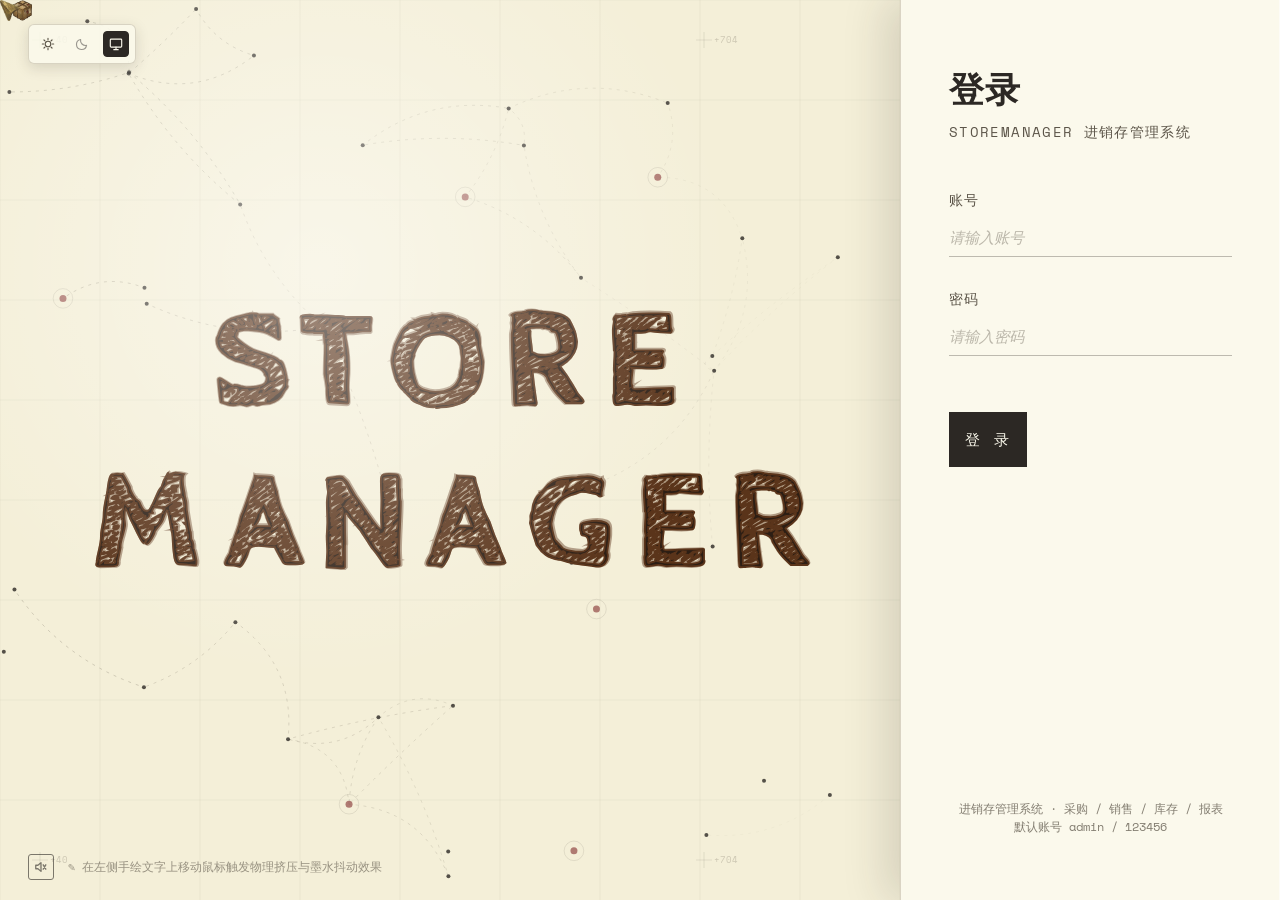
==== src/main/resources/static/login.html @ 8c5d0789 "回退登录页排版改动(方形布局), 保留暗色卡片分层 - 回退 88fd998 的方形画布布局: 恢复 canvas 全屏铺底 + 文字居中布局 - 保留暗色主题与字号调整(a4cfbc2/287ec6" ====
<!DOCTYPE html>
<html lang="zh-CN">
<head>
    <meta charset="UTF-8">
    <meta name="viewport" content="width=device-width, initial-scale=1.0">
    <title>登录 · 进销存管理系统</title>
    <!-- 字体已本地化(static/fonts/), 不依赖 Google Fonts 网络 -->
    <script>
        // 主题优先应用(防闪烁): localStorage > 跟随系统
        (function () {
            var pref = localStorage.getItem('storemanager_theme') || 'system';
            var resolved = pref === 'system'
                ? (window.matchMedia('(prefers-color-scheme: dark)').matches ? 'dark' : 'light')
                : pref;
            document.documentElement.dataset.theme = resolved;
            document.documentElement.dataset.themePref = pref;
        })();
    </script>

    <style>
        /* ===== 主题变量: 亮(默认) / 暗(黑白银系) ===== */
        :root {
            --paper-bg: #f4efd8;
            --paper-light: #fbf9ec;
            --ink-dark: #2c2824;
            --ink-deep-espresso: #2c1e14;
            --ink-light: #5c5549;
            --stamp-red: #8b3a3a;
            --accent-gold: #b87324;
            --border-amber: rgba(139, 126, 102, 0.3);
            --shadow-color: rgba(44, 40, 36, 0.15);
            --texture-vignette: rgba(139, 126, 102, 0.08);
            --texture-lines: rgba(0, 0, 0, 0.015);
            --ambient: rgba(255, 255, 255, 0.45);
            --card-inset: rgba(255, 255, 255, 0.6);
            --input-line: rgba(44, 40, 36, 0.3);
            --placeholder: rgba(92, 85, 73, 0.4);
            --btn-hover: #1a1714;
        }

        [data-theme="dark"] {
            --paper-bg: #0d0d0f;
            --paper-light: #212126;
            --ink-dark: #e9e7e2;
            --ink-deep-espresso: #f0ede6;
            --ink-light: #9a978f;
            --stamp-red: #c05f5f;
            --accent-gold: #c9a05e;
            --border-amber: rgba(233, 231, 226, 0.22);
            --shadow-color: rgba(0, 0, 0, 0.55);
            --texture-vignette: rgba(255, 255, 255, 0.03);
            --texture-lines: rgba(255, 255, 255, 0.018);
            --ambient: rgba(255, 255, 255, 0.06);
            --card-inset: rgba(255, 255, 255, 0.05);
            --input-line: rgba(233, 231, 226, 0.28);
            --placeholder: rgba(154, 151, 143, 0.5);
            --btn-hover: #d8d5cc;
        }
        @font-face { font-family: 'Architects Daughter'; font-style: normal; font-weight: 400; font-display: swap; src: url(fonts/architects-daughter-400.woff2) format('woff2'); }
        @font-face { font-family: 'Cabin Sketch'; font-style: normal; font-weight: 700; font-display: swap; src: url(fonts/cabin-sketch-700.woff2) format('woff2'); }
        @font-face { font-family: 'Playfair Display'; font-style: normal; font-weight: 400; font-display: swap; src: url(fonts/playfair-display-400.woff2) format('woff2'); }
        @font-face { font-family: 'Playfair Display'; font-style: normal; font-weight: 600; font-display: swap; src: url(fonts/playfair-display-600.woff2) format('woff2'); }
        @font-face { font-family: 'Playfair Display'; font-style: italic; font-weight: 400; font-display: swap; src: url(fonts/playfair-display-400i.woff2) format('woff2'); }
        @font-face { font-family: 'Space Mono'; font-style: normal; font-weight: 400; font-display: swap; src: url(fonts/space-mono-400.woff2) format('woff2'); }
        @font-face { font-family: 'Space Mono'; font-style: italic; font-weight: 400; font-display: swap; src: url(fonts/space-mono-400i.woff2) format('woff2'); }

        :root {
            --paper-bg: #f4efd8;
            --paper-light: #fbf9ec;
            --ink-dark: #2c2824;
            --ink-deep-espresso: #2c1e14;
            --ink-light: #5c5549;
            --stamp-red: #8b3a3a;
            --accent-gold: #b87324;
            --border-amber: rgba(139, 126, 102, 0.3);
            --shadow-color: rgba(44, 40, 36, 0.15);
        }

        * {
            margin: 0;
            padding: 0;
            box-sizing: border-box;
        }

        body, html {
            width: 100%;
            height: 100vh;
            overflow: hidden;
            background-color: var(--paper-bg);
            /* 纸张纹理与微弱渐变(主题变量驱动) */
            background-image:
                radial-gradient(circle at 50% 50%, transparent 20%, var(--texture-vignette) 100%),
                repeating-linear-gradient(45deg, transparent, transparent 2px, var(--texture-lines) 2px, var(--texture-lines) 4px);
            font-family: 'Playfair Display', serif;
            font-size: 16px;
            color: var(--ink-dark);
            /* 小字号衬线体更清晰 */
            -webkit-font-smoothing: antialiased;
            -moz-osx-font-smoothing: grayscale;
            text-rendering: optimizeLegibility;
            transition: background-color 0.3s ease, color 0.3s ease;
        }

        #desktop-container {
            position: relative;
            width: 100vw;
            height: 100vh;
            display: flex;
            align-items: center;
            justify-content: space-between;
            /* 左半画布区使用自定义光标(由 JS 挂载); 右半档案卡恢复系统光标 */
            cursor: none;
        }

        /* 动画与交互画布: 左半区系统光标隐形(自定义光标接管) */
        #vintage-canvas {
            position: absolute;
            top: 0;
            left: 0;
            width: 100%;
            height: 100%;
            z-index: 1;
            cursor: none;
        }

        /* Ambient Lighting Gradient Overlay */
        .ambient-lighting {
            position: absolute;
            top: -20%;
            left: -10%;
            width: 70vw;
            height: 70vw;
            background: radial-gradient(circle, var(--ambient) 0%, transparent 65%);
            z-index: 2;
            pointer-events: none;
            transition: background 0.3s ease;
        }

        /* 右侧登录栏：伪装成档案登记卡 */
        .archive-card {
            position: relative;
            z-index: 10;
            width: 380px;
            height: 100vh;
            margin-left: auto;
            background-color: var(--paper-light);
            padding: 4rem 3rem;
            display: flex;
            flex-direction: column;
            justify-content: center;
            box-shadow: -15px 0 40px var(--shadow-color),
                        -1px 0 0 var(--card-inset) inset;
            border-left: 1px solid var(--border-amber);
            cursor: auto;
            transition: background-color 0.3s ease, box-shadow 0.3s ease, border-color 0.3s ease;
        }

        .card-header {
            margin-bottom: 3rem;
            position: relative;
        }

        .card-header h1 {
            font-size: 2.2rem;
            font-weight: 600;
            letter-spacing: 1px;
            margin-bottom: 0.5rem;
        }

        .card-header p {
            font-family: 'Space Mono', monospace;
            font-size: 0.85rem;
            text-transform: uppercase;
            letter-spacing: 0.1em;
            color: var(--ink-light);
        }

        .form-group {
            margin-bottom: 2rem;
            position: relative;
        }

        .form-group label {
            display: block;
            font-family: 'Space Mono', monospace;
            font-size: 0.85rem;
            color: var(--ink-light);
            margin-bottom: 0.3rem;
            letter-spacing: 0.05em;
        }

        .form-group input {
            width: 100%;
            background: transparent;
            border: none;
            border-bottom: 1px solid var(--input-line);
            padding: 0.5rem 0;
            font-family: 'Playfair Display', serif;
            font-size: 1.15rem;
            color: var(--ink-dark);
            outline: none;
            transition: all 0.3s ease;
        }

        .form-group input:focus {
            border-bottom-color: var(--ink-dark);
        }

        .form-group input::placeholder {
            font-style: italic;
            color: var(--placeholder);
            font-size: 0.95rem;
        }

        .login-error {
            font-family: 'Space Mono', monospace;
            font-size: 0.8rem;
            color: var(--stamp-red);
            margin-bottom: 1rem;
        }

        .submit-btn {
            margin-top: 1.5rem;
            padding: 1rem;
            background: var(--ink-dark);
            color: var(--paper-light);
            border: none;
            font-family: 'Space Mono', monospace;
            font-size: 0.95rem;
            text-transform: uppercase;
            letter-spacing: 0.15em;
            cursor: pointer;
            transition: all 0.2s ease;
            position: relative;
        }

        .submit-btn:hover {
            background: var(--btn-hover);
            transform: translateY(1px);
        }

        .submit-btn:disabled {
            opacity: 0.6;
            cursor: wait;
        }

        .card-footer {
            margin-top: auto;
            font-family: 'Space Mono', monospace;
            font-size: 0.75rem;
            color: var(--ink-light);
            text-align: center;
            opacity: 0.75;
            line-height: 1.5;
        }

        .hint-text {
            position: absolute;
            bottom: 20px;
            left: 28px;
            display: flex;
            align-items: center;
            gap: 14px;
            font-family: 'Space Mono', monospace;
            font-size: 0.75rem;
            color: var(--ink-light);
            pointer-events: none;
            opacity: 0.6;
            z-index: 10;
        }

        /* 主题切换(左上角: 太阳/月亮/跟随系统) */
        .theme-switch {
            position: absolute;
            top: 24px;
            left: 28px;
            z-index: 20;
            display: flex;
            gap: 8px;
            background: rgba(251, 249, 236, 0.85);
            padding: 6px;
            border-radius: 6px;
            border: 1px solid var(--border-amber);
            box-shadow: 0 4px 14px var(--shadow-color);
            transition: background 0.3s ease, border-color 0.3s ease;
        }

        [data-theme="dark"] .theme-switch {
            background: rgba(33, 33, 38, 0.85);
        }

        .theme-switch button {
            width: 26px;
            height: 26px;
            padding: 0;
            border: 1px solid transparent;
            border-radius: 4px;
            background: transparent;
            color: var(--ink-light);
            cursor: pointer;
            display: grid;
            place-items: center;
            transition: all 0.2s;
        }

        .theme-switch button svg { display: block; }

        .theme-switch button:hover {
            color: var(--ink-dark);
            border-color: var(--border-amber);
        }

        .theme-switch button.active {
            color: var(--ink-dark);
            background: var(--ink-dark);
            border-color: var(--ink-dark);
        }

        .theme-switch button.active svg { stroke: var(--paper-light); }

        .btn-sound {
            pointer-events: auto;
            background: transparent;
            border: 1px dashed var(--ink-light);
            color: var(--ink-dark);
            width: 26px;
            height: 26px;
            padding: 0;
            border-radius: 3px;
            cursor: pointer;
            display: grid;
            place-items: center;
            transition: all 0.2s;
        }

        .btn-sound svg { display: block; }

        .btn-sound .icon-off { display: none; }
        .btn-sound.active .icon-on { display: none; }
        .btn-sound.active .icon-off { display: block; }

        .btn-sound:hover {
            border-color: var(--ink-dark);
        }

        .btn-sound.active {
            border-style: solid;
            border-color: var(--ink-dark);
        }

        /* 自定义光标(占位: cursor/cursor.png, 加载后自动等比压缩) */
        #customCursor {
            position: fixed;
            top: 0;
            left: 0;
            z-index: 999;
            pointer-events: none;
            display: none;
            background: no-repeat center / contain;
        }

        #customCursor.ready { display: block; }
        #customCursor.hidden { display: none; }

        @media (max-width: 900px) {
            .archive-card {
                width: 100%;
                box-shadow: none;
                background-color: var(--paper-light);
            }
        }
    </style>
</head>
<body>

<div id="desktop-container">
    <div class="ambient-lighting"></div>

    <!-- 主题切换: 亮色 / 暗色 / 跟随系统 -->
    <div class="theme-switch" id="themeSwitch" role="group" aria-label="主题切换">
        <button data-theme="light" title="亮色主题" aria-label="亮色主题">
            <svg viewBox="0 0 16 16" width="14" height="14" fill="none" stroke="currentColor" stroke-width="1.3" stroke-linecap="round">
                <circle cx="8" cy="8" r="3.2"/>
                <path d="M8 1.5v1.6M8 12.9v1.6M1.5 8h1.6M12.9 8h1.6M3.4 3.4l1.1 1.1M11.5 11.5l1.1 1.1M12.6 3.4l-1.1 1.1M4.5 11.5l-1.1 1.1"/>
            </svg>
        </button>
        <button data-theme="dark" title="暗色主题" aria-label="暗色主题">
            <svg viewBox="0 0 16 16" width="14" height="14" fill="none" stroke="currentColor" stroke-width="1.3" stroke-linecap="round" stroke-linejoin="round">
                <path d="M13.2 9.6A5.8 5.8 0 0 1 6.4 2.8 5.8 5.8 0 1 0 13.2 9.6z"/>
            </svg>
        </button>
        <button data-theme="system" title="跟随系统" aria-label="跟随系统">
            <svg viewBox="0 0 16 16" width="14" height="14" fill="none" stroke="currentColor" stroke-width="1.3" stroke-linecap="round" stroke-linejoin="round">
                <rect x="1.5" y="2.5" width="13" height="9" rx="1"/>
                <path d="M5.5 14.5h5M8 11.5v3"/>
            </svg>
        </button>
    </div>

    <div class="hint-text">
        <button class="btn-sound active" id="soundBtn" type="button" title="音效: 开" aria-label="音效开关">
            <svg class="icon-on" viewBox="0 0 16 16" width="14" height="14" fill="none" stroke="currentColor" stroke-width="1.5" stroke-linecap="round" stroke-linejoin="round">
                <path d="M2 6v4h2.5L8 13V3L4.5 6H2z"/>
                <path d="M10.5 5.5a3.5 3.5 0 0 1 0 5"/>
                <path d="M12.5 3.5a6.5 6.5 0 0 1 0 9"/>
            </svg>
            <svg class="icon-off" viewBox="0 0 16 16" width="14" height="14" fill="none" stroke="currentColor" stroke-width="1.5" stroke-linecap="round" stroke-linejoin="round">
                <path d="M2 6v4h2.5L8 13V3L4.5 6H2z"/>
                <path d="M10.5 5.5l3 5M13.5 5.5l-3 5"/>
            </svg>
        </button>
        <span>✎ 在左侧手绘文字上移动鼠标触发物理挤压与墨水抖动效果</span>
    </div>

    <!-- 兼具背景测绘图与手绘弹力字体的画布 -->
    <canvas id="vintage-canvas"></canvas>

    <!-- 右侧档案卡 (StoreManager 登录) -->
    <div class="archive-card">
        <div class="card-header">
            <h1>登录</h1>
            <p>StoreManager 进销存管理系统</p>
        </div>

        <form id="loginForm">
            <div class="form-group">
                <label>账号</label>
                <input type="text" id="username" placeholder="请输入账号" autocomplete="username" required>
            </div>

            <div class="form-group">
                <label>密码</label>
                <input type="password" id="password" placeholder="请输入密码" autocomplete="current-password" required>
            </div>

            <div class="login-error" id="loginError" hidden></div>

            <button type="submit" class="submit-btn" id="submitBtn">登 录</button>
        </form>

        <div class="card-footer">
            <p>进销存管理系统 · 采购 / 销售 / 库存 / 报表</p>
            <p>默认账号 admin / 123456</p>
        </div>
    </div>
</div>

<!-- 自定义光标(图片放 static/cursor/cursor.png, 加载后自动等比压缩到 32px) -->
<div id="customCursor"></div>

<script>
    const canvas = document.getElementById('vintage-canvas');
    const ctx = canvas.getContext('2d');

    // 字号固定为最大, 弹性固定为最小(原概念稿的控制栏已移除)
    const FONT_SIZE = 140;
    const ELASTICITY = 1;

    let dpr = window.devicePixelRatio || 1;
    let width, height;
    let mouse = { x: -9999, y: -9999, px: -9999, py: -9999, speed: 0 };
    let letters = [];
    let nodes = [];
    let edges = [];
    let time = 0;
    let frame = 0;
    // 音效默认开启
    let soundEnabled = true;

    // Web Audio API 模拟铅笔滑动音效
    let audioCtx = null;
    function playScratchSound() {
        if (!soundEnabled) return;
        if (!audioCtx) {
            audioCtx = new (window.AudioContext || window.webkitAudioContext)();
        }
        if (audioCtx.state === 'suspended') {
            audioCtx.resume();
        }

        const bufferSize = audioCtx.sampleRate * 0.025;
        const buffer = audioCtx.createBuffer(1, bufferSize, audioCtx.sampleRate);
        const data = buffer.getChannelData(0);
        for (let i = 0; i < bufferSize; i++) {
            data[i] = Math.random() * 2 - 1;
        }

        const noise = audioCtx.createBufferSource();
        noise.buffer = buffer;

        const filter = audioCtx.createBiquadFilter();
        filter.type = 'bandpass';
        filter.frequency.value = 1100 + Math.random() * 600;
        filter.Q.value = 2.5;

        const gain = audioCtx.createGain();
        gain.gain.setValueAtTime(0.06, audioCtx.currentTime);
        gain.gain.exponentialRampToValueAtTime(0.001, audioCtx.currentTime + 0.025);

        noise.connect(filter);
        filter.connect(gain);
        gain.connect(audioCtx.destination);

        noise.start();
    }

    const soundBtn = document.getElementById('soundBtn');
    soundBtn.addEventListener('click', () => {
        soundEnabled = !soundEnabled;
        soundBtn.classList.toggle('active', soundEnabled);
        soundBtn.title = soundEnabled ? '音效: 开' : '音效: 关';
    });

    // 两套画布配色: 亮(羊皮纸档案) / 暗(黑白银系, 手写体白色)
    const THEMES = {
        light: {
            clear: '#f4efd8',
            grid: 'rgba(139, 126, 102, 0.08)',
            ink: 'rgba(44, 40, 36, 0.8)',
            inkLight: 'rgba(92, 85, 73, 0.25)',
            highlight: 'rgba(139, 58, 58, 0.65)',
            edgeRgb: '92, 85, 73',
            letterDraft: 'rgba(90, 52, 26, 0.45)',
            letterFill: '#2c1e14',
            letterStroke: '#5a341a',
            haloRgb: '184, 115, 36'
        },
        dark: {
            clear: '#0d0d0f',
            grid: 'rgba(255, 255, 255, 0.05)',
            ink: 'rgba(233, 231, 226, 0.8)',
            inkLight: 'rgba(154, 151, 143, 0.3)',
            highlight: 'rgba(192, 95, 95, 0.65)',
            edgeRgb: '154, 151, 143',
            letterDraft: 'rgba(233, 231, 226, 0.38)',
            letterFill: '#f0ede6',
            letterStroke: '#b9b5ac',
            haloRgb: '201, 160, 94'
        }
    };
    let colors = THEMES[document.documentElement.dataset.theme === 'dark' ? 'dark' : 'light'];

    // 单个字符类 (Machinarium 手绘草稿风格 + 弹簧阻尼)
    class Letter {
        constructor(char, x, y, fontSize) {
            this.char = char;
            this.baseX = x;
            this.baseY = y;
            this.x = x;
            this.y = y;

            this.vx = 0;
            this.vy = 0;

            this.scaleX = 1;
            this.scaleY = 1;
            this.vScaleX = 0;
            this.vScaleY = 0;

            this.rotation = 0;
            this.vRotation = 0;

            this.fontSize = fontSize;
            this.hoverAmount = 0;
            this.seed = Math.random() * 1000;
        }

        update(elasticityFactor) {
            const dx = mouse.x - this.x;
            const dy = mouse.y - this.y;
            const dist = Math.sqrt(dx * dx + dy * dy);
            // 判定半径: 略大于系统光标(40px), 贴近字母即可触发, 推开感明显
            const maxDist = 40;

            if (dist < maxDist) {
                const force = (1 - dist / maxDist);
                const angle = Math.atan2(dy, dx);

                // 推开力
                const push = force * 15 * elasticityFactor;
                this.vx -= Math.cos(angle) * push;
                this.vy -= Math.sin(angle) * push;

                // 挤压变形
                this.vScaleX += force * 0.07 * (Math.random() > 0.5 ? 1 : -1);
                this.vScaleY += force * 0.07 * (Math.random() > 0.5 ? 1 : -1);

                // 扭转力
                this.vRotation += (Math.random() - 0.5) * force * 0.11;

                this.hoverAmount = Math.min(1, this.hoverAmount + 0.15);

                if (mouse.speed > 2 && Math.random() < 0.3) {
                    playScratchSound();
                }
            } else {
                this.hoverAmount = Math.max(0, this.hoverAmount - 0.05);
            }

            // 弹簧阻尼模型
            const stiffness = 0.08;
            const damping = 0.75;

            // 位置复位
            const fx = (this.baseX - this.x) * stiffness;
            const fy = (this.baseY - this.y) * stiffness;
            this.vx = (this.vx + fx) * damping;
            this.vy = (this.vy + fy) * damping;
            this.x += this.vx;
            this.y += this.vy;

            // 缩放复位
            const fsx = (1 - this.scaleX) * stiffness;
            const fsy = (1 - this.scaleY) * stiffness;
            this.vScaleX = (this.vScaleX + fsx) * damping;
            this.vScaleY = (this.vScaleY + fsy) * damping;
            this.scaleX += this.vScaleX;
            this.scaleY += this.vScaleY;

            // 旋转复位
            const fr = (0 - this.rotation) * stiffness;
            this.vRotation = (this.vRotation + fr) * damping;
            this.rotation += this.vRotation;
        }

        draw() {
            ctx.save();
            ctx.translate(this.x, this.y);
            ctx.rotate(this.rotation);
            ctx.scale(this.scaleX, this.scaleY);

            ctx.font = `700 ${this.fontSize}px 'Cabin Sketch', 'Architects Daughter', cursive`;
            ctx.textAlign = 'center';
            ctx.textBaseline = 'middle';

            // 静止时文字保持稳定: 抖动偏移固定, 仅在悬停时随 hoverAmount 增强
            const seed = this.seed;
            const jitter = this.hoverAmount;
            const noise = (s) => (Math.sin(s * 9999) * 10000) % 1;

            // 1. 悬停时的琥珀金草稿光晕 (Hover draft halo)
            if (jitter > 0.1) {
                ctx.strokeStyle = `rgba(${colors.haloRgb}, ${0.4 * jitter})`;
                ctx.lineWidth = 2;
                for (let i = 0; i < 2; i++) {
                    const ox = (noise(seed + i * 10) - 0.5) * 8 * jitter;
                    const oy = (noise(seed + i * 20) - 0.5) * 8 * jitter;
                    ctx.strokeText(this.char, ox, oy);
                }
            }

            // 2. 底层浓墨抖动描边 (Draft Stroke)
            ctx.strokeStyle = colors.letterDraft;
            ctx.lineWidth = 3.5;
            const ox1 = (noise(seed + 1) - 0.5) * 2.5 * (0.35 + jitter * 0.65);
            const oy1 = (noise(seed + 2) - 0.5) * 2.5 * (0.35 + jitter * 0.65);
            ctx.strokeText(this.char, ox1, oy1);

            // 3. 顶层主字体: 深色主题下为白色手写体
            ctx.fillStyle = colors.letterFill;
            ctx.strokeStyle = colors.letterStroke;
            ctx.lineWidth = 1.8;

            const ox2 = (noise(seed + 3) - 0.5) * 1.5 * (0.35 + jitter * 0.65);
            const oy2 = (noise(seed + 4) - 0.5) * 1.5 * (0.35 + jitter * 0.65);

            ctx.fillText(this.char, ox2, oy2);
            ctx.strokeText(this.char, ox2, oy2);

            ctx.restore();
        }
    }

    // 背景古典测绘节点与连线
    class Node {
        constructor(x, y, isPrimary) {
            this.baseX = x;
            this.baseY = y;
            this.phase = Math.random() * Math.PI * 2;
            this.radius = isPrimary ? 3.5 : 2;
            this.isPrimary = isPrimary;
        }

        update(t) {
            this.x = this.baseX + Math.sin(this.phase + t * 0.5) * 12;
            this.y = this.baseY + Math.cos(this.phase + t * 0.4) * 12;
        }

        draw(ctx) {
            ctx.beginPath();
            ctx.arc(this.x, this.y, this.radius, 0, Math.PI * 2);
            ctx.fillStyle = this.isPrimary ? colors.highlight : colors.ink;
            ctx.fill();

            if (this.isPrimary) {
                ctx.beginPath();
                ctx.arc(this.x, this.y, this.radius * 2.8, 0, Math.PI * 2);
                ctx.strokeStyle = colors.inkLight;
                ctx.lineWidth = 0.5;
                ctx.stroke();
            }
        }
    }

    class Edge {
        constructor(nodeA, nodeB) {
            this.a = nodeA;
            this.b = nodeB;
            this.cpOffset = (Math.random() - 0.5) * 80;
            this.drawProgress = Math.random();
        }

        draw(ctx) {
            const dx = this.b.x - this.a.x;
            const dy = this.b.y - this.a.y;
            const dist = Math.sqrt(dx * dx + dy * dy);

            if (dist > 350) return;

            const midX = (this.a.x + this.b.x) / 2;
            const midY = (this.a.y + this.b.y) / 2;
            const angle = Math.atan2(dy, dx);
            const cpX = midX + Math.cos(angle + Math.PI / 2) * this.cpOffset;
            const cpY = midY + Math.sin(angle + Math.PI / 2) * this.cpOffset;

            this.drawProgress -= 0.0015;

            ctx.beginPath();
            ctx.moveTo(this.a.x, this.a.y);
            ctx.quadraticCurveTo(cpX, cpY, this.b.x, this.b.y);

            ctx.setLineDash([3, 5]);
            ctx.lineDashOffset = this.drawProgress * 80;

            const alpha = Math.max(0, 1 - (this.a.x / (window.innerWidth || 1000)) * 1.3);
            ctx.strokeStyle = `rgba(${colors.edgeRgb}, ${0.35 * alpha})`;
            ctx.lineWidth = 0.7;

            ctx.stroke();
            ctx.setLineDash([]);
        }
    }

    // 初始化测绘图与节点
    function initGraph() {
        nodes = [];
        edges = [];

        const nodeCount = Math.floor((width * height) / 28000);
        for (let i = 0; i < nodeCount; i++) {
            const x = Math.random() * (width * 0.65); // 避开右侧档案卡
            const y = Math.random() * height;
            const isPrimary = Math.random() > 0.85;
            nodes.push(new Node(x, y, isPrimary));
        }

        for (let i = 0; i < nodes.length; i++) {
            for (let j = i + 1; j < nodes.length; j++) {
                const dx = nodes[i].baseX - nodes[j].baseX;
                const dy = nodes[i].baseY - nodes[j].baseY;
                if (dx * dx + dy * dy < 35000) {
                    if (Math.random() > 0.45) {
                        edges.push(new Edge(nodes[i], nodes[j]));
                    }
                }
            }
        }
    }

    // 布局两行手绘交互文字
    function layoutLetters() {
        letters = [];
        const line1 = "STORE";
        const line2 = "MANAGER";
        const fontSize = FONT_SIZE;

        ctx.font = `700 ${fontSize}px 'Cabin Sketch', 'Architects Daughter', cursive`;

        const isMobile = window.innerWidth <= 900;
        const leftAreaWidth = isMobile ? window.innerWidth : (window.innerWidth - 380);
        const centerX = leftAreaWidth / 2;
        const centerY = window.innerHeight / 2;
        const lineHeight = fontSize * 1.15;

        const lines = [line1, line2];
        const totalHeight = lineHeight * (lines.length - 1);
        const startY = centerY - totalHeight / 2;

        lines.forEach((text, lineIdx) => {
            let totalWidth = 0;
            const letterWidths = [];

            for (let i = 0; i < text.length; i++) {
                const w = ctx.measureText(text[i]).width;
                letterWidths.push(w);
                totalWidth += w;
            }

            let currentX = centerX - totalWidth / 2;
            const currentY = startY + lineIdx * lineHeight;

            for (let i = 0; i < text.length; i++) {
                const char = text[i];
                const w = letterWidths[i];
                const x = currentX + w / 2;

                letters.push(new Letter(char, x, currentY, fontSize));
                currentX += w;
            }
        });
    }

    // 绘制古典比例尺网格
    function drawGrid(ctx) {
        ctx.strokeStyle = colors.grid;
        ctx.lineWidth = 1;
        const gridSize = 100;

        ctx.beginPath();
        for (let x = 0; x < width; x += gridSize) {
            ctx.moveTo(x, 0);
            ctx.lineTo(x, height);
        }
        for (let y = 0; y < height; y += gridSize) {
            ctx.moveTo(0, y);
            ctx.lineTo(width, y);
        }
        ctx.stroke();

        ctx.strokeStyle = colors.inkLight;
        ctx.lineWidth = 0.5;
        const marks = [
            { x: 40, y: 40 },
            { x: 40, y: height - 40 },
            { x: width * 0.55, y: 40 },
            { x: width * 0.55, y: height - 40 }
        ];

        marks.forEach(m => {
            ctx.beginPath();
            ctx.moveTo(m.x - 8, m.y); ctx.lineTo(m.x + 8, m.y);
            ctx.moveTo(m.x, m.y - 8); ctx.lineTo(m.x, m.y + 8);
            ctx.stroke();

            ctx.fillStyle = colors.inkLight;
            ctx.font = '9px "Space Mono", monospace';
            ctx.fillText(`+${m.x.toFixed(0)}`, m.x + 10, m.y + 3);
        });
    }

    function resize() {
        dpr = window.devicePixelRatio || 1;
        width = canvas.width = window.innerWidth;
        height = canvas.height = window.innerHeight;
        initGraph();
        layoutLetters();
    }

    // 渲染循环
    function animate() {
        requestAnimationFrame(animate);
        time += 0.01;
        frame++;

        // 鼠标移动速度计算
        const mdx = mouse.x - mouse.px;
        const mdy = mouse.y - mouse.py;
        mouse.speed = Math.sqrt(mdx * mdx + mdy * mdy);
        mouse.px = mouse.x;
        mouse.py = mouse.y;

        // 不透明清屏: 消除半透明拖尾残影, 视觉干净且减少混合开销
        ctx.fillStyle = colors.clear;
        ctx.fillRect(0, 0, width, height);

        // 1. 绘制网格与底纹测绘节点
        drawGrid(ctx);
        edges.forEach(edge => edge.draw(ctx));
        nodes.forEach(node => {
            node.update(time);
            if (node.x < width * 0.7) {
                node.draw(ctx);
            }
        });

        // 2. 绘制手绘物理弹力文字
        for (let letter of letters) {
            letter.update(ELASTICITY);
            letter.draw();
        }
    }

    // ========== 自定义光标(占位 cursor/cursor.png, 加载后自动等比压缩到 32px) ==========
    // 你设计好 PNG 后直接替换 src/main/resources/static/cursor/cursor.png 即可, 无需改代码
    const CURSOR_PATH = 'cursor/cursor.png';
    const CURSOR_SIZE = 32;
    const cursorEl = document.getElementById('customCursor');
    let cursorReady = false;

    (function loadCustomCursor() {
        const img = new Image();
        img.onload = () => {
            // 自动压缩: 长边压到 32px, 保持宽高比(任意分辨率原图都能用)
            const scale = CURSOR_SIZE / Math.max(img.width, img.height);
            const w = Math.max(1, Math.round(img.width * scale));
            const h = Math.max(1, Math.round(img.height * scale));
            const c = document.createElement('canvas');
            c.width = w;
            c.height = h;
            c.getContext('2d').drawImage(img, 0, 0, w, h);
            cursorEl.style.width = w + 'px';
            cursorEl.style.height = h + 'px';
            cursorEl.style.backgroundImage = `url(${c.toDataURL('image/png')})`;
            cursorEl.classList.add('ready');
            cursorReady = true;
            // 触摸设备不启用自定义光标
            if (window.matchMedia('(hover: none)').matches) {
                cursorEl.classList.add('hidden');
            }
        };
        img.onerror = () => { /* 图片缺失: 静默退回系统光标 */ };
        img.src = CURSOR_PATH;
    })();

    // 光标跟随: 仅在左半画布区显示, 右半档案卡(表单)用系统光标
    function updateCursor(x, y) {
        if (!cursorReady) return;
        const overCard = x > window.innerWidth - 380;
        cursorEl.classList.toggle('hidden', overCard);
        if (!overCard) {
            cursorEl.style.transform = `translate3d(${x}px, ${y}px, 0) translate(-50%, -50%)`;
        }
    }

    // 事件监听
    window.addEventListener('resize', resize);

    window.addEventListener('mousemove', (e) => {
        mouse.x = e.clientX;
        mouse.y = e.clientY;
        updateCursor(e.clientX, e.clientY);
    });

    window.addEventListener('mouseleave', () => {
        mouse.x = -9999;
        mouse.y = -9999;
        if (cursorReady) cursorEl.classList.add('hidden');
    });

    // Touch Support
    window.addEventListener('touchmove', (e) => {
        if (e.touches.length > 0) {
            mouse.x = e.touches[0].clientX;
            mouse.y = e.touches[0].clientY;
        }
        if (cursorReady) cursorEl.classList.add('hidden');
    }, { passive: true });

    window.addEventListener('touchend', () => {
        mouse.x = -9999;
        mouse.y = -9999;
    });

    // ========== 主题切换: 亮 / 暗 / 跟随系统 ==========
    const themeBtns = document.querySelectorAll('#themeSwitch button');

    function syncThemeButtons() {
        const pref = document.documentElement.dataset.themePref || 'system';
        themeBtns.forEach(b => b.classList.toggle('active', b.dataset.theme === pref));
    }

    function applyTheme() {
        const pref = document.documentElement.dataset.themePref || 'system';
        const resolved = pref === 'system'
            ? (window.matchMedia('(prefers-color-scheme: dark)').matches ? 'dark' : 'light')
            : pref;
        document.documentElement.dataset.theme = resolved;
        colors = THEMES[resolved];
        syncThemeButtons();
        // 立即重绘一帧, 画布换色无需等下一帧动画
        ctx.fillStyle = colors.clear;
        ctx.fillRect(0, 0, width, height);
    }

    themeBtns.forEach(btn => {
        btn.addEventListener('click', () => {
            document.documentElement.dataset.themePref = btn.dataset.theme;
            localStorage.setItem('storemanager_theme', btn.dataset.theme);
            applyTheme();
        });
    });

    // 跟随系统模式下, 系统主题变化时实时切换
    const themeMedia = window.matchMedia('(prefers-color-scheme: dark)');
    themeMedia.addEventListener('change', () => {
        if (document.documentElement.dataset.themePref === 'system') applyTheme();
    });
    syncThemeButtons();

    // ========== 登录接入 ==========
    const loginForm = document.getElementById('loginForm');
    const errEl = document.getElementById('loginError');
    const submitBtn = document.getElementById('submitBtn');

    function showError(msg) {
        errEl.hidden = false;
        errEl.textContent = msg;
    }

    // 把后端/网络原始错误翻译成友好的短提示
    function friendlyLoginError(m) {
        const t = String(m || '').replace(/^系统异常[:：]?\s*/, '').split(/\r?\n/)[0].trim();
        if (t === '用户名不存在!' || t === '密码错误') return '账号或密码错误';
        if (/数据库|querying database|###/.test(t)) return '服务暂时不可用，请稍后再试';
        return t || '登录失败，请稍后再试';
    }

    loginForm.addEventListener('submit', async (e) => {
        e.preventDefault();
        const username = document.getElementById('username').value.trim();
        const password = document.getElementById('password').value;
        if (!username || !password) { showError('请输入账号和密码'); return; }
        errEl.hidden = true;
        submitBtn.disabled = true;
        submitBtn.textContent = '登 录中…';
        try {
            const r = await fetch('/user/login', {
                method: 'POST',
                headers: { 'Content-Type': 'application/json' },
                body: JSON.stringify({ username, password })
            });
            const j = await r.json();
            if (j.code !== 1) throw new Error(j.msg);
            localStorage.setItem('storemanager_token', j.data.token);
            localStorage.setItem('storemanager_user', JSON.stringify(j.data.user));
            location.href = '/';
        } catch (err) {
            showError(friendlyLoginError(err.message));
            submitBtn.disabled = false;
            submitBtn.textContent = '登 录';
        }
    });

    // 确保字体加载完毕后平滑启动
    document.fonts.ready.then(() => {
        resize();
        animate();
    });
</script>
</body>
</html>
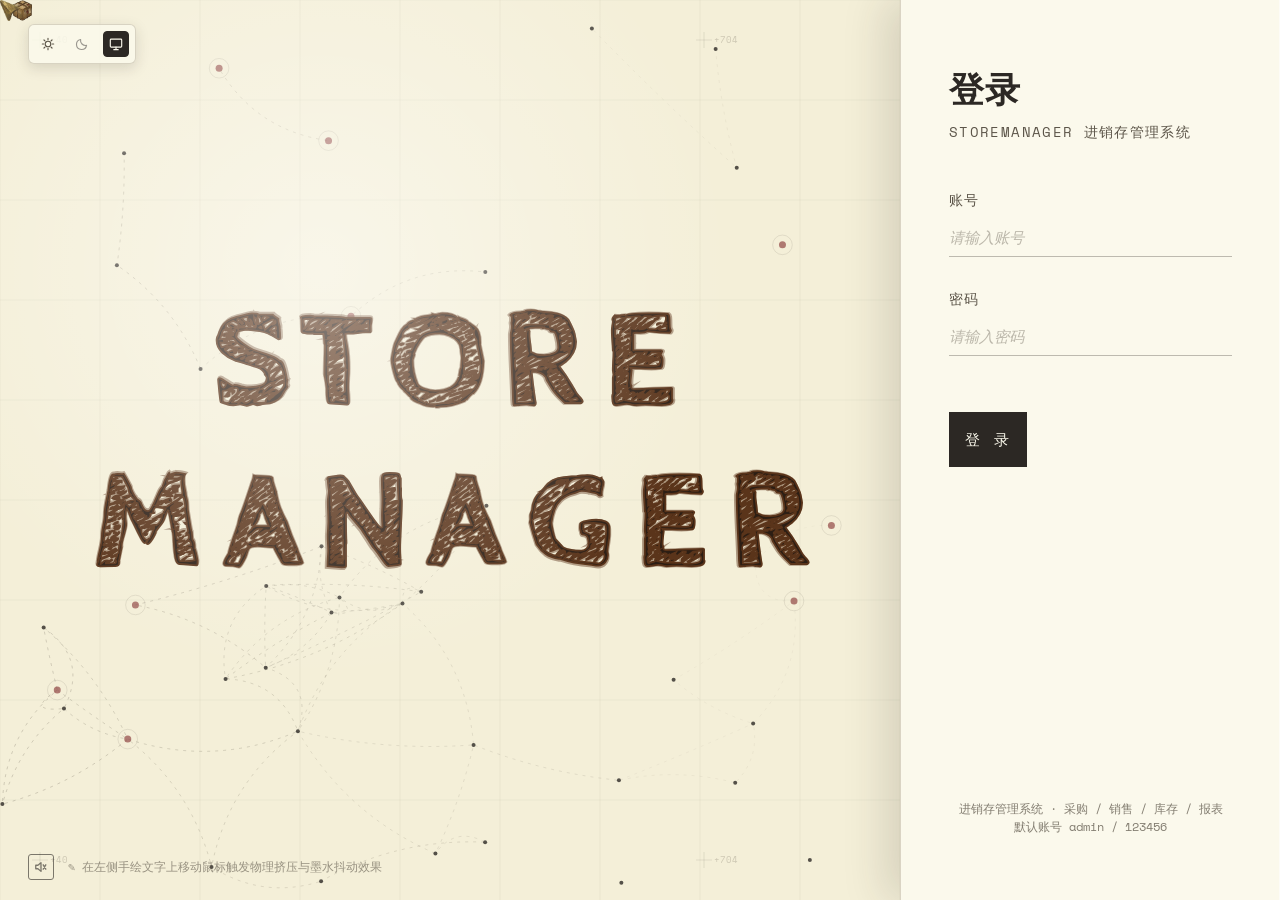
==== commit bd71185a: "自定义光标热点改为左上角首个非透明像素" ====
--- a/src/main/resources/static/login.html
+++ b/src/main/resources/static/login.html
@@ -896,6 +896,9 @@
     const CURSOR_SIZE = 32;
     const cursorEl = document.getElementById('customCursor');
     let cursorReady = false;
+    // 热点(有效点击点): 图片左上角第一个非透明像素
+    let cursorHotX = 0;
+    let cursorHotY = 0;
 
     (function loadCustomCursor() {
         const img = new Image();
@@ -907,10 +910,25 @@
             const c = document.createElement('canvas');
             c.width = w;
             c.height = h;
-            c.getContext('2d').drawImage(img, 0, 0, w, h);
+            const cctx = c.getContext('2d', { willReadFrequently: true });
+            cctx.drawImage(img, 0, 0, w, h);
             cursorEl.style.width = w + 'px';
             cursorEl.style.height = h + 'px';
             cursorEl.style.backgroundImage = `url(${c.toDataURL('image/png')})`;
+            // 扫描左上角第一个非透明像素作为热点(alpha > 8 忽略抗锯齿边缘)
+            try {
+                const px = cctx.getImageData(0, 0, w, h).data;
+                outer:
+                for (let y = 0; y < h; y++) {
+                    for (let x = 0; x < w; x++) {
+                        if (px[(y * w + x) * 4 + 3] > 8) {
+                            cursorHotX = x;
+                            cursorHotY = y;
+                            break outer;
+                        }
+                    }
+                }
+            } catch (e) { /* 跨域等异常时保持默认热点 */ }
             cursorEl.classList.add('ready');
             cursorReady = true;
             // 触摸设备不启用自定义光标
@@ -928,7 +946,9 @@
         const overCard = x > window.innerWidth - 380;
         cursorEl.classList.toggle('hidden', overCard);
         if (!overCard) {
-            cursorEl.style.transform = `translate3d(${x}px, ${y}px, 0) translate(-50%, -50%)`;
+            // 热点对齐: 光标图片左上角第一个非透明像素对准鼠标位置
+            cursorEl.style.transform =
+                `translate3d(${x}px, ${y}px, 0) translate(${-cursorHotX}px, ${-cursorHotY}px)`;
         }
     }
 
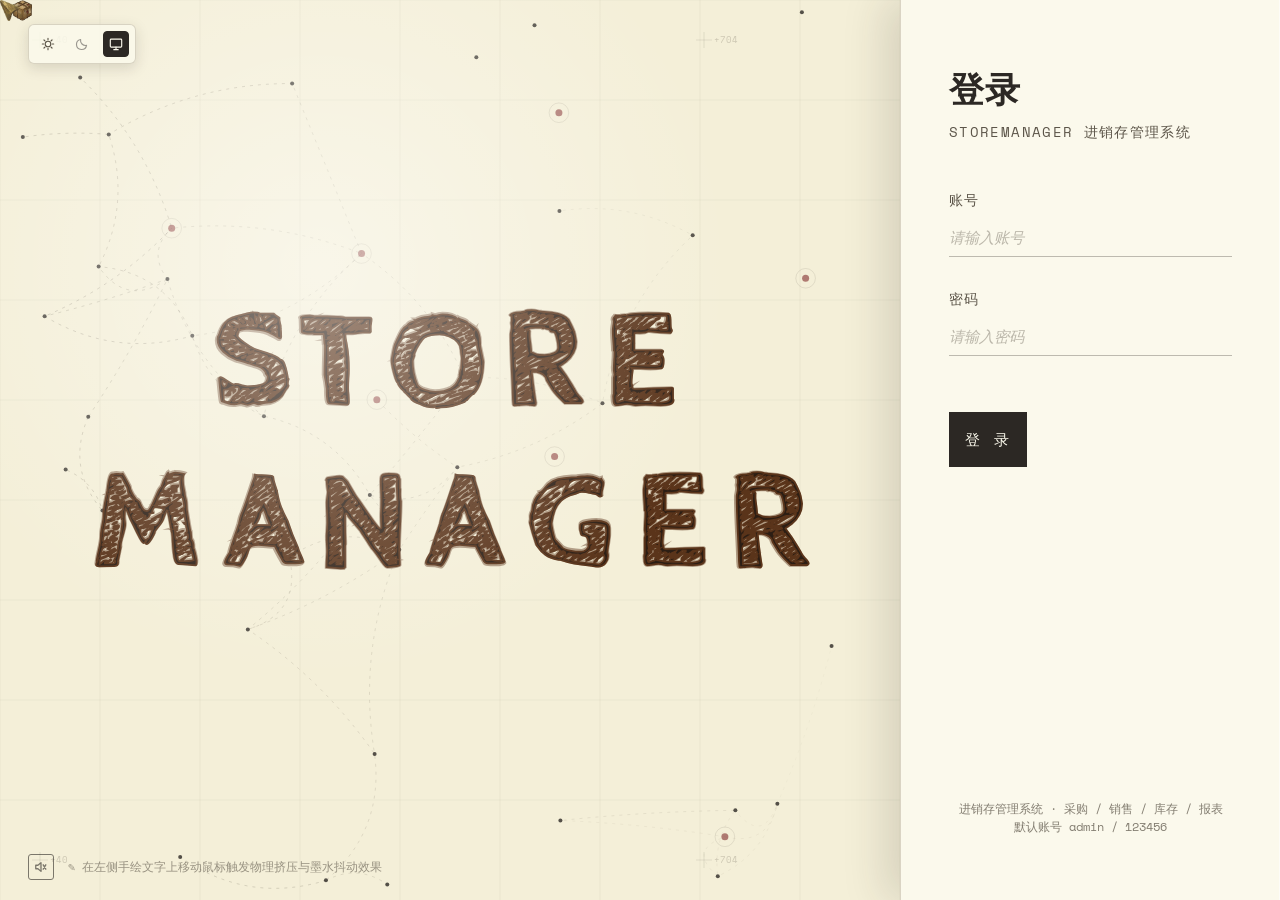
==== commit c7ef0a59: "修复暗色主题失效: 删除重复 :root 块覆盖暗色变量 根因: @font-face 后存在一个重复的 :root 块(仅8个核心变量), 位于 [data-theme="dark"] 之后, 同特" ====
--- a/src/main/resources/static/login.html
+++ b/src/main/resources/static/login.html
@@ -63,18 +63,6 @@
         @font-face { font-family: 'Playfair Display'; font-style: italic; font-weight: 400; font-display: swap; src: url(fonts/playfair-display-400i.woff2) format('woff2'); }
         @font-face { font-family: 'Space Mono'; font-style: normal; font-weight: 400; font-display: swap; src: url(fonts/space-mono-400.woff2) format('woff2'); }
         @font-face { font-family: 'Space Mono'; font-style: italic; font-weight: 400; font-display: swap; src: url(fonts/space-mono-400i.woff2) format('woff2'); }
-
-        :root {
-            --paper-bg: #f4efd8;
-            --paper-light: #fbf9ec;
-            --ink-dark: #2c2824;
-            --ink-deep-espresso: #2c1e14;
-            --ink-light: #5c5549;
-            --stamp-red: #8b3a3a;
-            --accent-gold: #b87324;
-            --border-amber: rgba(139, 126, 102, 0.3);
-            --shadow-color: rgba(44, 40, 36, 0.15);
-        }
 
         * {
             margin: 0;
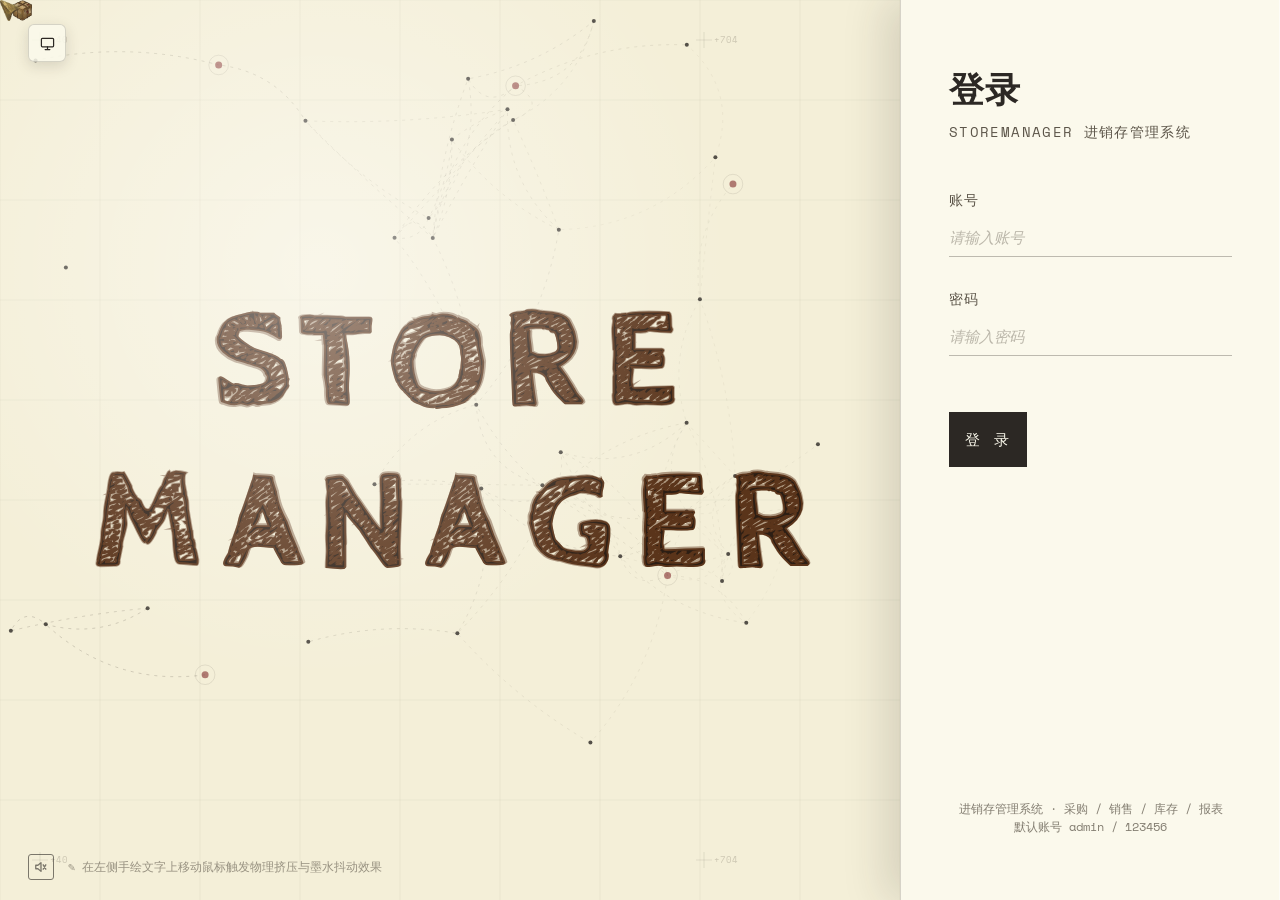
==== commit a53320b0: "主题统一: 共享 theme.css(档案风), 两页单按钮轮询切换 - 新增 static/theme.css: 共享主题 token(亮=羊皮纸+墨色+琥珀金, 暗=黑白银+琥珀金), 登录页与主" ====
--- a/src/main/resources/static/login.html
+++ b/src/main/resources/static/login.html
@@ -5,6 +5,8 @@
     <meta name="viewport" content="width=device-width, initial-scale=1.0">
     <title>登录 · 进销存管理系统</title>
     <!-- 字体已本地化(static/fonts/), 不依赖 Google Fonts 网络 -->
+    <!-- 共享主题 token(与主系统 index.html 共用) -->
+    <link rel="stylesheet" href="theme.css">
     <script>
         // 主题优先应用(防闪烁): localStorage > 跟随系统
         (function () {
@@ -18,17 +20,8 @@
     </script>
 
     <style>
-        /* ===== 主题变量: 亮(默认) / 暗(黑白银系) ===== */
+        /* ===== 登录页私有 token(共享部分见 theme.css) ===== */
         :root {
-            --paper-bg: #f4efd8;
-            --paper-light: #fbf9ec;
-            --ink-dark: #2c2824;
-            --ink-deep-espresso: #2c1e14;
-            --ink-light: #5c5549;
-            --stamp-red: #8b3a3a;
-            --accent-gold: #b87324;
-            --border-amber: rgba(139, 126, 102, 0.3);
-            --shadow-color: rgba(44, 40, 36, 0.15);
             --texture-vignette: rgba(139, 126, 102, 0.08);
             --texture-lines: rgba(0, 0, 0, 0.015);
             --ambient: rgba(255, 255, 255, 0.45);
@@ -39,15 +32,6 @@
         }
 
         [data-theme="dark"] {
-            --paper-bg: #0d0d0f;
-            --paper-light: #212126;
-            --ink-dark: #e9e7e2;
-            --ink-deep-espresso: #f0ede6;
-            --ink-light: #9a978f;
-            --stamp-red: #c05f5f;
-            --accent-gold: #c9a05e;
-            --border-amber: rgba(233, 231, 226, 0.22);
-            --shadow-color: rgba(0, 0, 0, 0.55);
             --texture-vignette: rgba(255, 255, 255, 0.03);
             --texture-lines: rgba(255, 255, 255, 0.018);
             --ambient: rgba(255, 255, 255, 0.06);
@@ -74,14 +58,14 @@
             width: 100%;
             height: 100vh;
             overflow: hidden;
-            background-color: var(--paper-bg);
+            background-color: var(--bg);
             /* 纸张纹理与微弱渐变(主题变量驱动) */
             background-image:
                 radial-gradient(circle at 50% 50%, transparent 20%, var(--texture-vignette) 100%),
                 repeating-linear-gradient(45deg, transparent, transparent 2px, var(--texture-lines) 2px, var(--texture-lines) 4px);
             font-family: 'Playfair Display', serif;
             font-size: 16px;
-            color: var(--ink-dark);
+            color: var(--text);
             /* 小字号衬线体更清晰 */
             -webkit-font-smoothing: antialiased;
             -moz-osx-font-smoothing: grayscale;
@@ -131,14 +115,14 @@
             width: 380px;
             height: 100vh;
             margin-left: auto;
-            background-color: var(--paper-light);
+            background-color: var(--surface);
             padding: 4rem 3rem;
             display: flex;
             flex-direction: column;
             justify-content: center;
-            box-shadow: -15px 0 40px var(--shadow-color),
+            box-shadow: -15px 0 40px var(--shadow),
                         -1px 0 0 var(--card-inset) inset;
-            border-left: 1px solid var(--border-amber);
+            border-left: 1px solid var(--border);
             cursor: auto;
             transition: background-color 0.3s ease, box-shadow 0.3s ease, border-color 0.3s ease;
         }
@@ -160,7 +144,7 @@
             font-size: 0.85rem;
             text-transform: uppercase;
             letter-spacing: 0.1em;
-            color: var(--ink-light);
+            color: var(--dim);
         }
 
         .form-group {
@@ -172,7 +156,7 @@
             display: block;
             font-family: 'Space Mono', monospace;
             font-size: 0.85rem;
-            color: var(--ink-light);
+            color: var(--dim);
             margin-bottom: 0.3rem;
             letter-spacing: 0.05em;
         }
@@ -185,13 +169,13 @@
             padding: 0.5rem 0;
             font-family: 'Playfair Display', serif;
             font-size: 1.15rem;
-            color: var(--ink-dark);
+            color: var(--text);
             outline: none;
             transition: all 0.3s ease;
         }
 
         .form-group input:focus {
-            border-bottom-color: var(--ink-dark);
+            border-bottom-color: var(--text);
         }
 
         .form-group input::placeholder {
@@ -203,15 +187,15 @@
         .login-error {
             font-family: 'Space Mono', monospace;
             font-size: 0.8rem;
-            color: var(--stamp-red);
+            color: var(--err);
             margin-bottom: 1rem;
         }
 
         .submit-btn {
             margin-top: 1.5rem;
             padding: 1rem;
-            background: var(--ink-dark);
-            color: var(--paper-light);
+            background: var(--text);
+            color: var(--surface);
             border: none;
             font-family: 'Space Mono', monospace;
             font-size: 0.95rem;
@@ -236,7 +220,7 @@
             margin-top: auto;
             font-family: 'Space Mono', monospace;
             font-size: 0.75rem;
-            color: var(--ink-light);
+            color: var(--dim);
             text-align: center;
             opacity: 0.75;
             line-height: 1.5;
@@ -251,66 +235,50 @@
             gap: 14px;
             font-family: 'Space Mono', monospace;
             font-size: 0.75rem;
-            color: var(--ink-light);
+            color: var(--dim);
             pointer-events: none;
             opacity: 0.6;
             z-index: 10;
         }
 
-        /* 主题切换(左上角: 太阳/月亮/跟随系统) */
-        .theme-switch {
+        /* 主题切换(左上角单按钮, 点击轮询: 亮色 -> 暗色 -> 跟随系统) */
+        .theme-toggle {
             position: absolute;
             top: 24px;
             left: 28px;
             z-index: 20;
-            display: flex;
-            gap: 8px;
-            background: rgba(251, 249, 236, 0.85);
-            padding: 6px;
-            border-radius: 6px;
-            border: 1px solid var(--border-amber);
-            box-shadow: 0 4px 14px var(--shadow-color);
-            transition: background 0.3s ease, border-color 0.3s ease;
-        }
-
-        [data-theme="dark"] .theme-switch {
-            background: rgba(33, 33, 38, 0.85);
-        }
-
-        .theme-switch button {
-            width: 26px;
-            height: 26px;
+            width: 38px;
+            height: 38px;
             padding: 0;
-            border: 1px solid transparent;
-            border-radius: 4px;
-            background: transparent;
-            color: var(--ink-light);
-            cursor: pointer;
             display: grid;
             place-items: center;
-            transition: all 0.2s;
-        }
-
-        .theme-switch button svg { display: block; }
-
-        .theme-switch button:hover {
-            color: var(--ink-dark);
-            border-color: var(--border-amber);
-        }
-
-        .theme-switch button.active {
-            color: var(--ink-dark);
-            background: var(--ink-dark);
-            border-color: var(--ink-dark);
-        }
-
-        .theme-switch button.active svg { stroke: var(--paper-light); }
+            background: rgba(251, 249, 236, 0.85);
+            border: 1px solid var(--border);
+            border-radius: 6px;
+            color: var(--text);
+            cursor: pointer;
+            box-shadow: 0 4px 14px var(--shadow);
+            transition: background 0.3s ease, border-color 0.3s ease;
+        }
+
+        [data-theme="dark"] .theme-toggle {
+            background: rgba(33, 33, 38, 0.85);
+        }
+
+        .theme-toggle svg { display: none; }
+        .theme-toggle[data-pref="light"] .icon-sun { display: block; }
+        .theme-toggle[data-pref="dark"] .icon-moon { display: block; }
+        .theme-toggle[data-pref="system"] .icon-monitor { display: block; }
+
+        .theme-toggle:hover {
+            border-color: var(--accent);
+        }
 
         .btn-sound {
             pointer-events: auto;
             background: transparent;
-            border: 1px dashed var(--ink-light);
-            color: var(--ink-dark);
+            border: 1px dashed var(--dim);
+            color: var(--text);
             width: 26px;
             height: 26px;
             padding: 0;
@@ -328,12 +296,12 @@
         .btn-sound.active .icon-off { display: block; }
 
         .btn-sound:hover {
-            border-color: var(--ink-dark);
+            border-color: var(--text);
         }
 
         .btn-sound.active {
             border-style: solid;
-            border-color: var(--ink-dark);
+            border-color: var(--text);
         }
 
         /* 自定义光标(占位: cursor/cursor.png, 加载后自动等比压缩) */
@@ -354,7 +322,7 @@
             .archive-card {
                 width: 100%;
                 box-shadow: none;
-                background-color: var(--paper-light);
+                background-color: var(--surface);
             }
         }
     </style>
@@ -364,26 +332,20 @@
 <div id="desktop-container">
     <div class="ambient-lighting"></div>
 
-    <!-- 主题切换: 亮色 / 暗色 / 跟随系统 -->
-    <div class="theme-switch" id="themeSwitch" role="group" aria-label="主题切换">
-        <button data-theme="light" title="亮色主题" aria-label="亮色主题">
-            <svg viewBox="0 0 16 16" width="14" height="14" fill="none" stroke="currentColor" stroke-width="1.3" stroke-linecap="round">
-                <circle cx="8" cy="8" r="3.2"/>
-                <path d="M8 1.5v1.6M8 12.9v1.6M1.5 8h1.6M12.9 8h1.6M3.4 3.4l1.1 1.1M11.5 11.5l1.1 1.1M12.6 3.4l-1.1 1.1M4.5 11.5l-1.1 1.1"/>
-            </svg>
-        </button>
-        <button data-theme="dark" title="暗色主题" aria-label="暗色主题">
-            <svg viewBox="0 0 16 16" width="14" height="14" fill="none" stroke="currentColor" stroke-width="1.3" stroke-linecap="round" stroke-linejoin="round">
-                <path d="M13.2 9.6A5.8 5.8 0 0 1 6.4 2.8 5.8 5.8 0 1 0 13.2 9.6z"/>
-            </svg>
-        </button>
-        <button data-theme="system" title="跟随系统" aria-label="跟随系统">
-            <svg viewBox="0 0 16 16" width="14" height="14" fill="none" stroke="currentColor" stroke-width="1.3" stroke-linecap="round" stroke-linejoin="round">
-                <rect x="1.5" y="2.5" width="13" height="9" rx="1"/>
-                <path d="M5.5 14.5h5M8 11.5v3"/>
-            </svg>
-        </button>
-    </div>
+    <!-- 主题切换: 单按钮点击轮询 亮色 -> 暗色 -> 跟随系统 -->
+    <button class="theme-toggle" id="themeToggle" title="主题: 跟随系统" aria-label="切换主题">
+        <svg class="icon-sun" viewBox="0 0 16 16" width="15" height="15" fill="none" stroke="currentColor" stroke-width="1.3" stroke-linecap="round">
+            <circle cx="8" cy="8" r="3.2"/>
+            <path d="M8 1.5v1.6M8 12.9v1.6M1.5 8h1.6M12.9 8h1.6M3.4 3.4l1.1 1.1M11.5 11.5l1.1 1.1M12.6 3.4l-1.1 1.1M4.5 11.5l-1.1 1.1"/>
+        </svg>
+        <svg class="icon-moon" viewBox="0 0 16 16" width="15" height="15" fill="none" stroke="currentColor" stroke-width="1.3" stroke-linecap="round" stroke-linejoin="round">
+            <path d="M13.2 9.6A5.8 5.8 0 0 1 6.4 2.8 5.8 5.8 0 1 0 13.2 9.6z"/>
+        </svg>
+        <svg class="icon-monitor" viewBox="0 0 16 16" width="15" height="15" fill="none" stroke="currentColor" stroke-width="1.3" stroke-linecap="round" stroke-linejoin="round">
+            <rect x="1.5" y="2.5" width="13" height="9" rx="1"/>
+            <path d="M5.5 14.5h5M8 11.5v3"/>
+        </svg>
+    </button>
 
     <div class="hint-text">
         <button class="btn-sound active" id="soundBtn" type="button" title="音效: 开" aria-label="音效开关">
@@ -969,12 +931,15 @@
         mouse.y = -9999;
     });
 
-    // ========== 主题切换: 亮 / 暗 / 跟随系统 ==========
-    const themeBtns = document.querySelectorAll('#themeSwitch button');
-
-    function syncThemeButtons() {
+    // ========== 主题切换: 单按钮轮询 亮色 -> 暗色 -> 跟随系统 ==========
+    // 偏好存 localStorage['storemanager_theme'], 与主系统共用(一处切换两页同步)
+    const THEME_CYCLE = ['light', 'dark', 'system'];
+    const themeToggle = document.getElementById('themeToggle');
+
+    function syncThemeToggle() {
         const pref = document.documentElement.dataset.themePref || 'system';
-        themeBtns.forEach(b => b.classList.toggle('active', b.dataset.theme === pref));
+        themeToggle.dataset.pref = pref;
+        themeToggle.title = pref === 'light' ? '主题: 亮色' : pref === 'dark' ? '主题: 暗色' : '主题: 跟随系统';
     }
 
     function applyTheme() {
@@ -984,18 +949,18 @@
             : pref;
         document.documentElement.dataset.theme = resolved;
         colors = THEMES[resolved];
-        syncThemeButtons();
+        syncThemeToggle();
         // 立即重绘一帧, 画布换色无需等下一帧动画
         ctx.fillStyle = colors.clear;
         ctx.fillRect(0, 0, width, height);
     }
 
-    themeBtns.forEach(btn => {
-        btn.addEventListener('click', () => {
-            document.documentElement.dataset.themePref = btn.dataset.theme;
-            localStorage.setItem('storemanager_theme', btn.dataset.theme);
-            applyTheme();
-        });
+    themeToggle.addEventListener('click', () => {
+        const cur = document.documentElement.dataset.themePref || 'system';
+        const next = THEME_CYCLE[(THEME_CYCLE.indexOf(cur) + 1) % THEME_CYCLE.length];
+        document.documentElement.dataset.themePref = next;
+        localStorage.setItem('storemanager_theme', next);
+        applyTheme();
     });
 
     // 跟随系统模式下, 系统主题变化时实时切换
@@ -1003,7 +968,7 @@
     themeMedia.addEventListener('change', () => {
         if (document.documentElement.dataset.themePref === 'system') applyTheme();
     });
-    syncThemeButtons();
+    syncThemeToggle();
 
     // ========== 登录接入 ==========
     const loginForm = document.getElementById('loginForm');
--- a/src/main/resources/static/theme.css
+++ b/src/main/resources/static/theme.css
@@ -0,0 +1,57 @@
+/* ============================================================
+ * 共享主题 Token — 登录页(login.html)与主系统(index.html)共用
+ * 一处修改, 两页同步生效
+ *
+ * 亮色: 羊皮纸档案风(米黄底 + 墨色文字 + 琥珀金强调)
+ * 暗色: 黑白银(深黑底 + 银白文字 + 琥珀金强调)
+ *
+ * 主题切换: <html data-theme="light|dark"> + <html data-theme-pref="light|dark|system">
+ * 偏好持久化: localStorage['storemanager_theme']
+ * ============================================================ */
+:root {
+  /* ===== 亮色(默认) ===== */
+  --bg: #f4efd8;                /* 页面背景: 羊皮纸 */
+  --surface: #fbf9ec;           /* 表面: 卡片/侧栏/面板 */
+  --surface-2: #efe9d2;         /* 深一档表面: 输入框/次级面板 */
+  --text: #2c2824;              /* 主文字: 墨色 */
+  --dim: #5c5549;               /* 次要文字 */
+  --faint: #8a8172;             /* 弱化文字/占位 */
+  --border: rgba(44, 40, 36, 0.18);
+  --accent: #b87324;            /* 强调色: 琥珀金(按钮/高亮/图表主色) */
+  --accent-soft: rgba(184, 115, 36, 0.14);
+  --ok: #4a7c59;                /* 成功 */
+  --warn: #b87324;              /* 预警 */
+  --err: #8b3a3a;               /* 错误/印章红 */
+  --shadow: rgba(44, 40, 36, 0.15);
+  /* 结构色(亮暗各不同) */
+  --topbar-bg: rgba(244, 239, 216, 0.92);
+  --input-bg: rgba(255, 255, 255, 0.5);
+  --th-bg: rgba(0, 0, 0, 0.03);
+  --code-bg: rgba(0, 0, 0, 0.06);
+  --row-hover: rgba(184, 115, 36, 0.08);
+}
+
+[data-theme="dark"] {
+  /* ===== 暗色(黑白银) ===== */
+  --bg: #0d0d0f;
+  --surface: #212126;
+  --surface-2: #17171a;
+  --text: #e9e7e2;
+  --dim: #9a978f;
+  --faint: #6b6a66;
+  --border: rgba(233, 231, 226, 0.16);
+  --accent: #c9a05e;
+  --accent-soft: rgba(201, 160, 94, 0.16);
+  --ok: #34d399;
+  --warn: #fbbf24;
+  --err: #c05f5f;
+  --shadow: rgba(0, 0, 0, 0.55);
+  --topbar-bg: rgba(5, 6, 10, 0.92);
+  --input-bg: rgba(9, 12, 20, 0.8);
+  --th-bg: rgba(255, 255, 255, 0.03);
+  --code-bg: rgba(0, 0, 0, 0.35);
+  --row-hover: rgba(201, 160, 94, 0.08);
+}
+
+/* ===== 主题切换公共脚本(防闪烁, 放 <head> 内联调用) ===== */
+/* 用法: <script>initTheme();</script> */
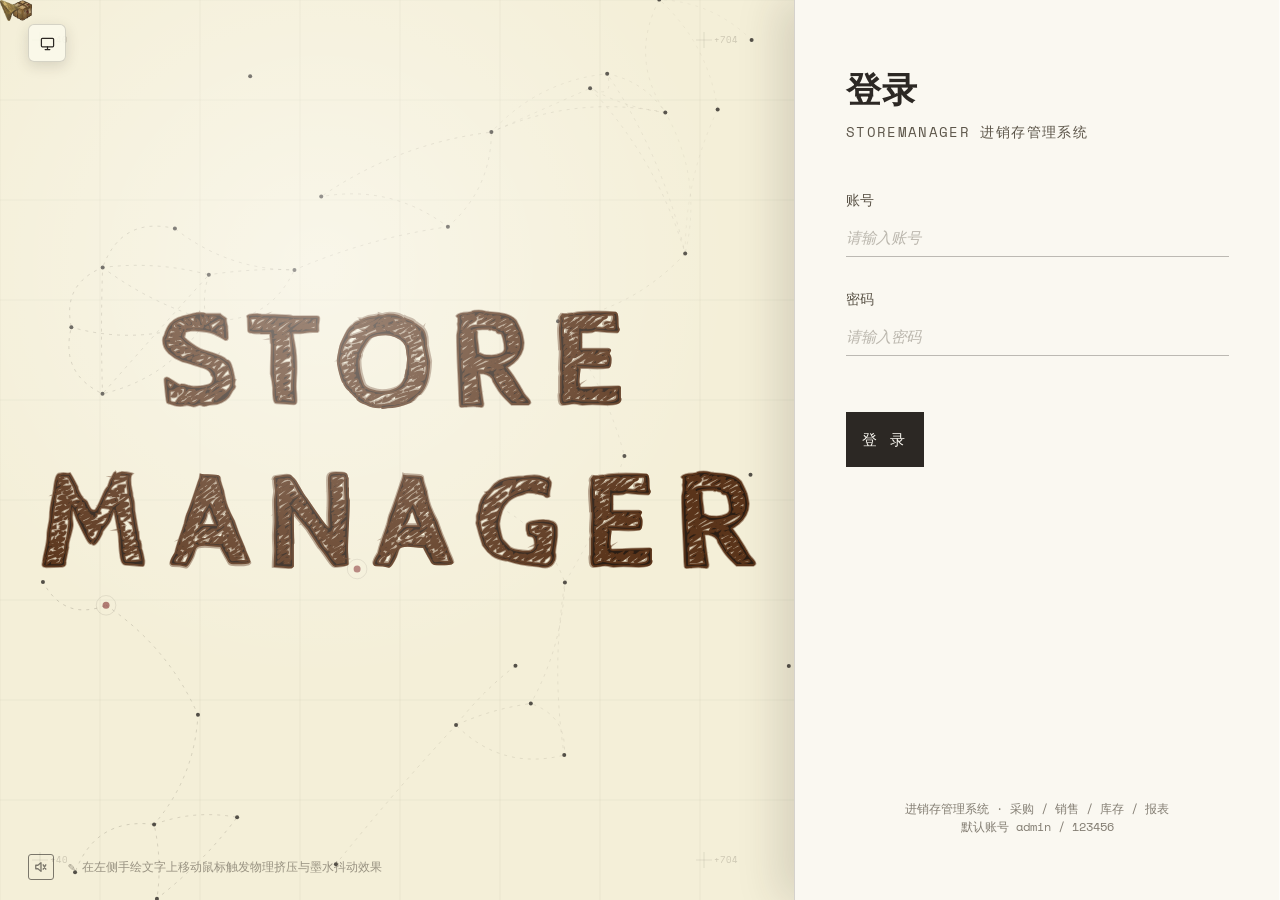
==== commit f1c55efc: "登录页弹性布局: 左方形(=视口高) + 右面板弹性 + 布局变量化 - 容器 flex 改 grid(auto + 1fr): 左列方形占位(边长=视口高, 窄屏62vw收缩),   右列登录面板弹" ====
--- a/src/main/resources/static/login.html
+++ b/src/main/resources/static/login.html
@@ -20,6 +20,14 @@
     </script>
 
     <style>
+        /* ===== 登录页布局变量(集中管理: 改这里, CSS/JS 同时生效) ===== */
+        :root {
+            --login-square-max: 100dvh;   /* 左侧方形最大边长 = 视口高 */
+            --login-square-min: 62vw;     /* 窄屏收缩下限 */
+            --login-form-w: 400px;        /* 右侧表单内容最大宽度 */
+            --login-form-pad: clamp(28px, 4vw, 64px);  /* 右侧面板内边距 */
+        }
+
         /* ===== 登录页私有 token(共享部分见 theme.css) ===== */
         :root {
             --texture-vignette: rgba(139, 126, 102, 0.08);
@@ -77,10 +85,10 @@
             position: relative;
             width: 100vw;
             height: 100vh;
-            display: flex;
-            align-items: center;
-            justify-content: space-between;
-            /* 左半画布区使用自定义光标(由 JS 挂载); 右半档案卡恢复系统光标 */
+            display: grid;
+            grid-template-columns: auto minmax(0, 1fr);
+            align-items: stretch;
+            /* 左半画布区使用自定义光标(由 JS 挂载); 右半登录面板恢复系统光标 */
             cursor: none;
         }
 
@@ -108,15 +116,20 @@
             transition: background 0.3s ease;
         }
 
-        /* 右侧登录栏：伪装成档案登记卡 */
+        /* 左半方形区域: 占位载体, 边长 = 视口高(窄屏收缩), 与 canvas 布局一致 */
+        .login-square {
+            width: min(var(--login-square-max), var(--login-square-min));
+            aspect-ratio: 1;
+        }
+
+        /* 右侧登录面板: 弹性占满 视口宽-左方形, 表单内容居中限宽 */
         .archive-card {
             position: relative;
             z-index: 10;
-            width: 380px;
-            height: 100vh;
-            margin-left: auto;
+            width: auto;
+            min-width: 0;
             background-color: var(--surface);
-            padding: 4rem 3rem;
+            padding: 4rem var(--login-form-pad);
             display: flex;
             flex-direction: column;
             justify-content: center;
@@ -125,6 +138,13 @@
             border-left: 1px solid var(--border);
             cursor: auto;
             transition: background-color 0.3s ease, box-shadow 0.3s ease, border-color 0.3s ease;
+        }
+        /* 表单内容: 居中, 最大宽度由 --login-form-w 控制(宽屏不散, 窄屏自适应) */
+        .archive-card > * {
+            width: 100%;
+            max-width: var(--login-form-w);
+            margin-left: auto;
+            margin-right: auto;
         }
 
         .card-header {
@@ -362,8 +382,11 @@
         <span>✎ 在左侧手绘文字上移动鼠标触发物理挤压与墨水抖动效果</span>
     </div>
 
-    <!-- 兼具背景测绘图与手绘弹力字体的画布 -->
+    <!-- 兼具背景测绘图与手绘弹力字体的画布(全屏铺底) -->
     <canvas id="vintage-canvas"></canvas>
+
+    <!-- 左半方形区域占位(grid 左列载体, 透明; 边长由 --login-square-* 控制) -->
+    <div class="login-square" aria-hidden="true"></div>
 
     <!-- 右侧档案卡 (StoreManager 登录) -->
     <div class="archive-card">
@@ -401,6 +424,20 @@
 <script>
     const canvas = document.getElementById('vintage-canvas');
     const ctx = canvas.getContext('2d');
+
+    // 布局: 左方形边长从 CSS 变量读取(dvh/vw/px 均可解析), 改 --login-square-* 即全局生效
+    function loginSquare() {
+        const cs = getComputedStyle(document.documentElement);
+        const px = v => {
+            const t = String(v).trim();
+            if (t.endsWith('dvh')) return window.innerHeight * (parseFloat(t) / 100);
+            if (t.endsWith('vw')) return window.innerWidth * (parseFloat(t) / 100);
+            return parseFloat(t) || 0;
+        };
+        const max = px(cs.getPropertyValue('--login-square-max')) || window.innerHeight;
+        const min = px(cs.getPropertyValue('--login-square-min')) || window.innerWidth * 0.62;
+        return Math.max(0, Math.min(max, min));
+    }
 
     // 字号固定为最大, 弹性固定为最小(原概念稿的控制栏已移除)
     const FONT_SIZE = 140;
@@ -727,7 +764,8 @@
         ctx.font = `700 ${fontSize}px 'Cabin Sketch', 'Architects Daughter', cursive`;
 
         const isMobile = window.innerWidth <= 900;
-        const leftAreaWidth = isMobile ? window.innerWidth : (window.innerWidth - 380);
+        // 左方形区实际边长(与 CSS --login-square-* 一致, 不依赖硬编码)
+        const leftAreaWidth = isMobile ? window.innerWidth : loginSquare();
         const centerX = leftAreaWidth / 2;
         const centerY = window.innerHeight / 2;
         const lineHeight = fontSize * 1.15;
@@ -893,7 +931,8 @@
     // 光标跟随: 仅在左半画布区显示, 右半档案卡(表单)用系统光标
     function updateCursor(x, y) {
         if (!cursorReady) return;
-        const overCard = x > window.innerWidth - 380;
+        const cardRect = document.querySelector('.archive-card').getBoundingClientRect();
+        const overCard = x >= cardRect.left;
         cursorEl.classList.toggle('hidden', overCard);
         if (!overCard) {
             // 热点对齐: 光标图片左上角第一个非透明像素对准鼠标位置
--- a/src/main/resources/static/theme.css
+++ b/src/main/resources/static/theme.css
@@ -10,9 +10,9 @@
  * ============================================================ */
 :root {
   /* ===== 亮色(默认) ===== */
-  --bg: #f4efd8;                /* 页面背景: 羊皮纸 */
-  --surface: #fbf9ec;           /* 表面: 卡片/侧栏/面板 */
-  --surface-2: #efe9d2;         /* 深一档表面: 输入框/次级面板 */
+  --bg: #f5f2e9;                /* 页面背景: 暖白纸(降黄) */
+  --surface: #faf8f1;           /* 表面: 卡片/侧栏/面板(近白) */
+  --surface-2: #ede9dc;         /* 深一档表面: 输入框/次级面板(浅暖灰) */
   --text: #2c2824;              /* 主文字: 墨色 */
   --dim: #5c5549;               /* 次要文字 */
   --faint: #8a8172;             /* 弱化文字/占位 */
@@ -24,7 +24,7 @@
   --err: #8b3a3a;               /* 错误/印章红 */
   --shadow: rgba(44, 40, 36, 0.15);
   /* 结构色(亮暗各不同) */
-  --topbar-bg: rgba(244, 239, 216, 0.92);
+  --topbar-bg: rgba(245, 242, 233, 0.94);
   --input-bg: rgba(255, 255, 255, 0.5);
   --th-bg: rgba(0, 0, 0, 0.03);
   --code-bg: rgba(0, 0, 0, 0.06);
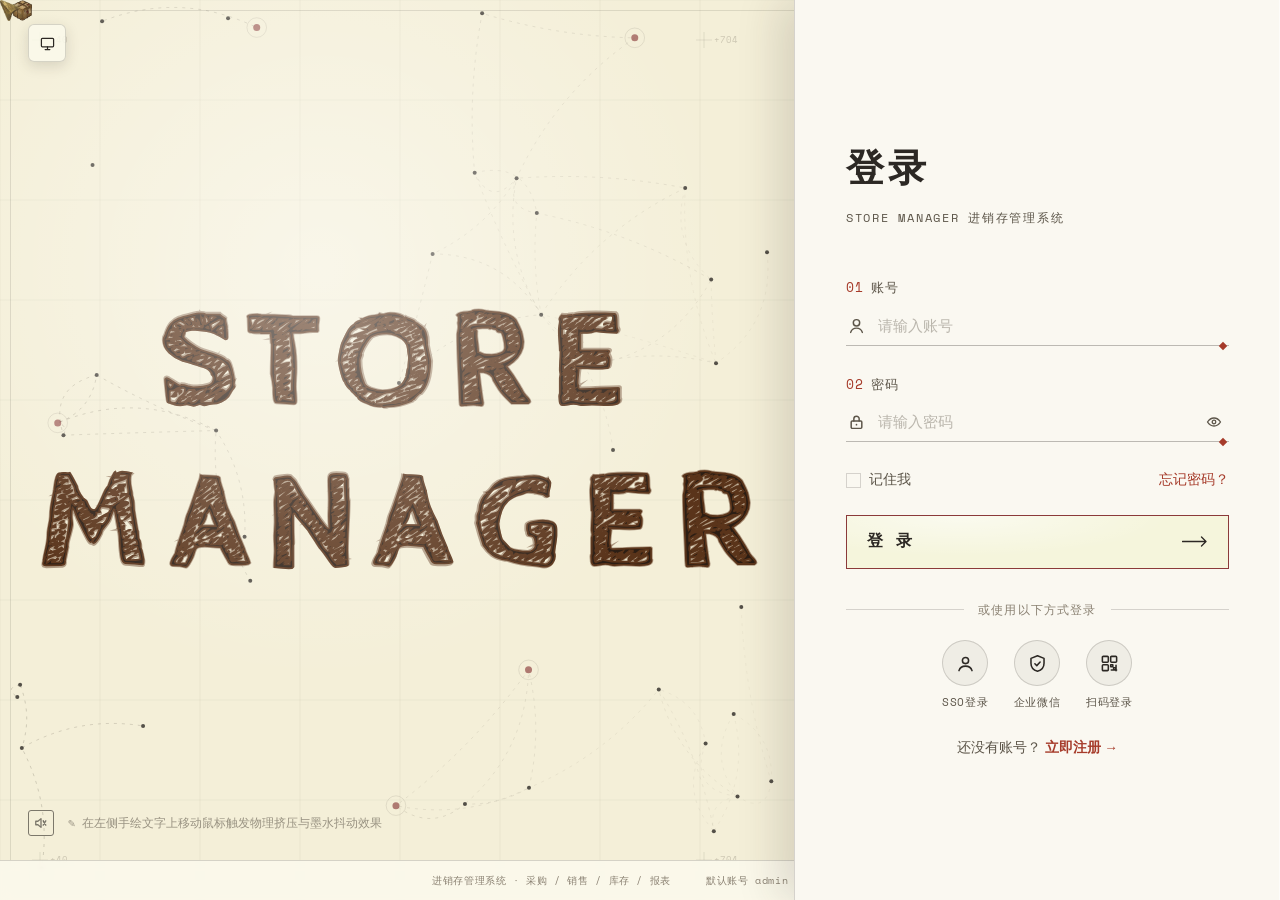
==== commit dc523b97: "登录页右侧面板重构: 暗黑工业风(序号标签/图标输入/红菱形/眼睛/记住我/羊皮纸按钮/社交登录toast/底部版权区)" ====
--- a/src/main/resources/static/login.html
+++ b/src/main/resources/static/login.html
@@ -28,7 +28,7 @@
             --login-form-pad: clamp(28px, 4vw, 64px);  /* 右侧面板内边距 */
         }
 
-        /* ===== 登录页私有 token(共享部分见 theme.css) ===== */
+        /* ===== 登录页私有 token: 暗黑工业风(覆盖 theme.css 同名变量, 不影响主系统) ===== */
         :root {
             --texture-vignette: rgba(139, 126, 102, 0.08);
             --texture-lines: rgba(0, 0, 0, 0.015);
@@ -36,17 +36,36 @@
             --card-inset: rgba(255, 255, 255, 0.6);
             --input-line: rgba(44, 40, 36, 0.3);
             --placeholder: rgba(92, 85, 73, 0.4);
-            --btn-hover: #1a1714;
-        }
-
+            /* 工业红点缀(亮色: 深红, 暗色: 亮红) */
+            --login-accent: #A63B2A;
+            --login-accent-bright: #C0392B;
+            /* 做旧羊皮纸登录按钮 */
+            --login-btn-bg: #F5F5DC;
+            --login-btn-text: #2C2824;
+            --login-btn-border: #8B3A3A;
+            --social-bg: rgba(44, 40, 36, 0.05);
+            --frame-border: rgba(44, 40, 36, 0.12);
+            --footer-bg: rgba(251, 249, 236, 0.92);
+        }
+
+        /* 暗色主题: 深灰黑工业底, 面板略浅一档以区分(不融合) */
         [data-theme="dark"] {
+            --bg: #16181D;
+            --surface: #1B1E24;
             --texture-vignette: rgba(255, 255, 255, 0.03);
             --texture-lines: rgba(255, 255, 255, 0.018);
             --ambient: rgba(255, 255, 255, 0.06);
             --card-inset: rgba(255, 255, 255, 0.05);
-            --input-line: rgba(233, 231, 226, 0.28);
+            --input-line: rgba(233, 231, 226, 0.25);
             --placeholder: rgba(154, 151, 143, 0.5);
-            --btn-hover: #d8d5cc;
+            --login-accent: #E05A4E;
+            --login-accent-bright: #F07167;
+            --login-btn-bg: #F5F5DC;
+            --login-btn-text: #2C2824;
+            --login-btn-border: #8B3A3A;
+            --social-bg: rgba(255, 255, 255, 0.06);
+            --frame-border: rgba(255, 255, 255, 0.08);
+            --footer-bg: rgba(27, 30, 36, 0.92);
         }
         @font-face { font-family: 'Architects Daughter'; font-style: normal; font-weight: 400; font-display: swap; src: url(fonts/architects-daughter-400.woff2) format('woff2'); }
         @font-face { font-family: 'Cabin Sketch'; font-style: normal; font-weight: 700; font-display: swap; src: url(fonts/cabin-sketch-700.woff2) format('woff2'); }
@@ -71,10 +90,9 @@
             background-image:
                 radial-gradient(circle at 50% 50%, transparent 20%, var(--texture-vignette) 100%),
                 repeating-linear-gradient(45deg, transparent, transparent 2px, var(--texture-lines) 2px, var(--texture-lines) 4px);
-            font-family: 'Playfair Display', serif;
+            font-family: 'Segoe UI', 'Microsoft YaHei', 'PingFang SC', sans-serif;
             font-size: 16px;
             color: var(--text);
-            /* 小字号衬线体更清晰 */
             -webkit-font-smoothing: antialiased;
             -moz-osx-font-smoothing: grayscale;
             text-rendering: optimizeLegibility;
@@ -114,6 +132,15 @@
             z-index: 2;
             pointer-events: none;
             transition: background 0.3s ease;
+        }
+
+        /* 极细外边框(工业蓝图框, 纯装饰) */
+        .page-frame {
+            position: fixed;
+            inset: 10px;
+            border: 1px solid var(--frame-border);
+            pointer-events: none;
+            z-index: 4;
         }
 
         /* 左半方形区域: 占位载体, 边长 = 视口高(窄屏收缩), 与 canvas 布局一致 */
@@ -147,62 +174,127 @@
             margin-right: auto;
         }
 
+        /* ===== 顶部标题区 ===== */
         .card-header {
-            margin-bottom: 3rem;
+            margin-bottom: 3.2rem;
             position: relative;
         }
 
         .card-header h1 {
-            font-size: 2.2rem;
-            font-weight: 600;
-            letter-spacing: 1px;
-            margin-bottom: 0.5rem;
+            font-size: 2.4rem;
+            font-weight: 700;
+            letter-spacing: 0.12em;
+            margin-bottom: 0.9rem;
         }
 
         .card-header p {
             font-family: 'Space Mono', monospace;
-            font-size: 0.85rem;
-            text-transform: uppercase;
+            font-size: 0.78rem;
+            letter-spacing: 0.14em;
+            color: var(--dim);
+        }
+
+        /* ===== 表单输入区: 序号标签 + 线框图标 + 下划线红菱形 ===== */
+        .form-group {
+            margin-bottom: 1.8rem;
+            position: relative;
+        }
+
+        .form-group label {
+            display: flex;
+            align-items: baseline;
+            gap: 0.55em;
+            font-family: 'Space Mono', monospace;
+            font-size: 0.8rem;
+            color: var(--dim);
+            margin-bottom: 0.55rem;
+            letter-spacing: 0.08em;
+        }
+
+        .form-group label .field-no {
+            color: var(--login-accent);
             letter-spacing: 0.1em;
-            color: var(--dim);
-        }
-
-        .form-group {
-            margin-bottom: 2rem;
+        }
+
+        .input-wrap {
             position: relative;
         }
 
-        .form-group label {
-            display: block;
-            font-family: 'Space Mono', monospace;
-            font-size: 0.85rem;
-            color: var(--dim);
-            margin-bottom: 0.3rem;
-            letter-spacing: 0.05em;
-        }
-
-        .form-group input {
+        .input-wrap input {
             width: 100%;
             background: transparent;
             border: none;
             border-bottom: 1px solid var(--input-line);
-            padding: 0.5rem 0;
-            font-family: 'Playfair Display', serif;
-            font-size: 1.15rem;
+            padding: 0.62rem 2.4rem 0.62rem 2rem;
+            font-size: 1.02rem;
             color: var(--text);
             outline: none;
-            transition: all 0.3s ease;
-        }
-
-        .form-group input:focus {
-            border-bottom-color: var(--text);
-        }
-
-        .form-group input::placeholder {
-            font-style: italic;
+            transition: border-color 0.3s ease;
+        }
+
+        .input-wrap input:focus {
+            border-bottom-color: var(--login-accent);
+        }
+
+        .input-wrap input::placeholder {
             color: var(--placeholder);
-            font-size: 0.95rem;
-        }
+            font-size: 0.92rem;
+        }
+
+        /* 左侧线框图标 */
+        .input-icon {
+            position: absolute;
+            left: 0.15rem;
+            top: 50%;
+            transform: translateY(-50%);
+            width: 17px;
+            height: 17px;
+            color: var(--dim);
+            transition: color 0.3s ease;
+            pointer-events: none;
+        }
+
+        .input-wrap:focus-within .input-icon {
+            color: var(--login-accent);
+        }
+
+        /* 下划线末端(右侧)的红色小菱形点缀 */
+        .line-dot {
+            position: absolute;
+            right: 0.15rem;
+            bottom: 0;
+            transform: translateY(50%) rotate(45deg);
+            width: 6px;
+            height: 6px;
+            background: var(--login-accent);
+            transition: box-shadow 0.3s ease, transform 0.3s ease;
+        }
+
+        .input-wrap:focus-within .line-dot {
+            transform: translateY(50%) rotate(45deg) scale(1.3);
+            box-shadow: 0 0 8px var(--login-accent);
+        }
+
+        /* 密码可见性切换(小眼睛) */
+        .eye-toggle {
+            position: absolute;
+            right: 0.1rem;
+            top: 50%;
+            transform: translateY(-50%);
+            background: none;
+            border: none;
+            padding: 5px;
+            color: var(--dim);
+            cursor: pointer;
+            display: grid;
+            place-items: center;
+            transition: color 0.2s ease;
+        }
+
+        .eye-toggle:hover { color: var(--text); }
+        .eye-toggle .icon-off { display: none; }
+        .eye-toggle.shown .icon-on { display: none; }
+        .eye-toggle.shown .icon-off { display: block; }
 
         .login-error {
             font-family: 'Space Mono', monospace;
@@ -211,24 +303,106 @@
             margin-bottom: 1rem;
         }
 
+        /* ===== 记住我 + 忘记密码 ===== */
+        .options-row {
+            display: flex;
+            justify-content: space-between;
+            align-items: center;
+            margin: 0.2rem 0 1.6rem;
+            font-size: 0.85rem;
+        }
+
+        .remember {
+            display: flex;
+            align-items: center;
+            gap: 0.5rem;
+            color: var(--dim);
+            cursor: pointer;
+            user-select: none;
+        }
+
+        .remember input {
+            position: absolute;
+            opacity: 0;
+            pointer-events: none;
+        }
+
+        .checkbox-box {
+            width: 15px;
+            height: 15px;
+            border: 1px solid var(--border);
+            display: grid;
+            place-items: center;
+            transition: all 0.2s ease;
+            flex-shrink: 0;
+        }
+
+        .remember input:checked + .checkbox-box {
+            background: var(--login-accent);
+            border-color: var(--login-accent);
+        }
+
+        .checkbox-box::after {
+            content: '';
+            width: 7px;
+            height: 4px;
+            border-left: 1.5px solid #fff;
+            border-bottom: 1.5px solid #fff;
+            transform: rotate(-45deg) translateY(-1px);
+            opacity: 0;
+            transition: opacity 0.15s ease;
+        }
+
+        .remember input:checked + .checkbox-box::after { opacity: 1; }
+
+        .remember:hover .checkbox-box { border-color: var(--login-accent); }
+
+        .link-forgot {
+            color: var(--login-accent);
+            text-decoration: none;
+            font-size: 0.85rem;
+            transition: color 0.2s ease;
+        }
+
+        .link-forgot:hover { color: var(--login-accent-bright); text-decoration: underline; }
+
+        /* ===== 登录按钮: 做旧羊皮纸 + 暗红细描边 + 箭头 ===== */
         .submit-btn {
-            margin-top: 1.5rem;
-            padding: 1rem;
-            background: var(--text);
-            color: var(--surface);
-            border: none;
-            font-family: 'Space Mono', monospace;
-            font-size: 0.95rem;
-            text-transform: uppercase;
-            letter-spacing: 0.15em;
+            width: 100%;
+            margin-top: 0.4rem;
+            padding: 0.98rem 1.25rem;
+            display: flex;
+            align-items: center;
+            justify-content: space-between;
+            background-color: var(--login-btn-bg);
+            /* 微弱做旧纹理(亮点渐变) */
+            background-image: radial-gradient(ellipse at 30% 0%, rgba(255, 255, 255, 0.55), transparent 55%);
+            color: var(--login-btn-text);
+            border: 1px solid var(--login-btn-border);
+            font-family: 'Segoe UI', 'Microsoft YaHei', sans-serif;
+            font-size: 1rem;
+            font-weight: 600;
+            letter-spacing: 0.28em;
             cursor: pointer;
             transition: all 0.2s ease;
-            position: relative;
+        }
+
+        .submit-btn .btn-arrow {
+            width: 26px;
+            height: 11px;
+            color: var(--login-btn-text);
+            transition: transform 0.2s ease, color 0.2s ease;
         }
 
         .submit-btn:hover {
-            background: var(--btn-hover);
-            transform: translateY(1px);
+            border-color: var(--login-accent);
+            box-shadow: 0 0 0 3px var(--accent-soft);
+            transform: translateY(-1px);
+        }
+
+        .submit-btn:hover .btn-arrow {
+            transform: translateX(3px);
+            color: var(--login-accent);
         }
 
         .submit-btn:disabled {
@@ -236,19 +410,112 @@
             cursor: wait;
         }
 
-        .card-footer {
-            margin-top: auto;
+        /* ===== 分隔线与社交登录 ===== */
+        .divider {
+            display: flex;
+            align-items: center;
+            gap: 0.9rem;
+            /* 注意: margin 简写会覆盖 .archive-card > * 的左右 auto 居中, 必须保留 auto */
+            margin: 2rem auto 1.4rem;
             font-family: 'Space Mono', monospace;
-            font-size: 0.75rem;
+            font-size: 0.72rem;
+            letter-spacing: 0.1em;
+            color: var(--faint);
+            white-space: nowrap;
+        }
+
+        .divider::before,
+        .divider::after {
+            content: '';
+            flex: 1;
+            height: 1px;
+            background: var(--border);
+        }
+
+        .social-row {
+            display: flex;
+            justify-content: center;
+            gap: 1.6rem;
+        }
+
+        .social-btn {
+            display: flex;
+            flex-direction: column;
+            align-items: center;
+            gap: 0.5rem;
+            background: none;
+            border: none;
+            cursor: pointer;
             color: var(--dim);
+            font-family: 'Space Mono', monospace;
+            font-size: 0.68rem;
+            letter-spacing: 0.06em;
+            padding: 0;
+        }
+
+        .social-circle {
+            width: 46px;
+            height: 46px;
+            border-radius: 50%;
+            background: var(--social-bg);
+            border: 1px solid var(--border);
+            display: grid;
+            place-items: center;
+            color: var(--text);
+            transition: all 0.2s ease;
+        }
+
+        .social-btn:hover .social-circle {
+            border-color: var(--login-accent);
+            color: var(--login-accent);
+            box-shadow: 0 0 0 3px var(--accent-soft);
+        }
+
+        .social-btn:hover { color: var(--text); }
+
+        /* ===== 底部注册入口 ===== */
+        .signup-row {
+            margin-top: 1.8rem;
             text-align: center;
-            opacity: 0.75;
+            font-size: 0.85rem;
+            color: var(--dim);
+        }
+
+        .link-register {
+            color: var(--login-accent);
+            text-decoration: none;
+            font-weight: 600;
+            transition: color 0.2s ease;
+        }
+
+        .link-register:hover { color: var(--login-accent-bright); }
+
+        /* ===== 页面底部版权区(细横线分割, 小字低透明度) ===== */
+        .page-footer {
+            position: fixed;
+            left: 0;
+            right: 0;
+            bottom: 0;
+            z-index: 5;
+            display: flex;
+            justify-content: center;
+            align-items: center;
+            gap: 2.2rem;
+            padding: 0.75rem 1rem;
+            border-top: 1px solid var(--border);
+            background: var(--footer-bg);
+            backdrop-filter: blur(6px);
+            font-family: 'Space Mono', monospace;
+            font-size: 0.64rem;
+            letter-spacing: 0.06em;
+            color: var(--faint);
+            text-align: center;
             line-height: 1.5;
         }
 
         .hint-text {
             position: absolute;
-            bottom: 20px;
+            bottom: 64px;
             left: 28px;
             display: flex;
             align-items: center;
@@ -324,6 +591,28 @@
             border-color: var(--text);
         }
 
+        /* 开发中提示(社交登录占位) */
+        #toast {
+            position: fixed;
+            top: 26px;
+            left: 50%;
+            transform: translateX(-50%);
+            z-index: 9999;
+            background: var(--surface);
+            border: 1px solid var(--login-accent);
+            color: var(--text);
+            padding: 0.6rem 1.5rem;
+            font-family: 'Space Mono', monospace;
+            font-size: 0.8rem;
+            letter-spacing: 0.12em;
+            opacity: 0;
+            pointer-events: none;
+            box-shadow: 0 8px 24px var(--shadow);
+            transition: opacity 0.25s ease;
+        }
+
+        #toast.show { opacity: 1; }
+
         /* 自定义光标(占位: cursor/cursor.png, 加载后自动等比压缩) */
         #customCursor {
             position: fixed;
@@ -344,6 +633,18 @@
                 box-shadow: none;
                 background-color: var(--surface);
             }
+            .page-footer { gap: 1rem; flex-direction: column; padding: 0.5rem 1rem; }
+            .hint-text { display: none; }
+        }
+
+        /* 矮窗口: 面板内容多, 改为顶部对齐可滚动, 避免挤压裁切 */
+        @media (max-height: 760px) {
+            .archive-card {
+                justify-content: flex-start;
+                padding-top: 2.5rem;
+                overflow-y: auto;
+            }
+            .card-header { margin-bottom: 2rem; }
         }
     </style>
 </head>
@@ -351,6 +652,7 @@
 
 <div id="desktop-container">
     <div class="ambient-lighting"></div>
+    <div class="page-frame" aria-hidden="true"></div>
 
     <!-- 主题切换: 单按钮点击轮询 亮色 -> 暗色 -> 跟随系统 -->
     <button class="theme-toggle" id="themeToggle" title="主题: 跟随系统" aria-label="切换主题">
@@ -388,35 +690,123 @@
     <!-- 左半方形区域占位(grid 左列载体, 透明; 边长由 --login-square-* 控制) -->
     <div class="login-square" aria-hidden="true"></div>
 
-    <!-- 右侧档案卡 (StoreManager 登录) -->
+    <!-- 右侧登录面板 (暗黑工业风) -->
     <div class="archive-card">
         <div class="card-header">
             <h1>登录</h1>
-            <p>StoreManager 进销存管理系统</p>
+            <p>STORE MANAGER 进销存管理系统</p>
         </div>
 
         <form id="loginForm">
             <div class="form-group">
-                <label>账号</label>
-                <input type="text" id="username" placeholder="请输入账号" autocomplete="username" required>
+                <label><span class="field-no">01</span>账号</label>
+                <div class="input-wrap">
+                    <!-- 线框小人图标 -->
+                    <svg class="input-icon" viewBox="0 0 16 16" fill="none" stroke="currentColor" stroke-width="1.4" stroke-linecap="round" stroke-linejoin="round">
+                        <circle cx="8" cy="5" r="3"/>
+                        <path d="M2.5 14c.8-2.6 3-4 5.5-4s4.7 1.4 5.5 4"/>
+                    </svg>
+                    <input type="text" id="username" placeholder="请输入账号" autocomplete="username" required>
+                    <span class="line-dot" aria-hidden="true"></span>
+                </div>
             </div>
 
             <div class="form-group">
-                <label>密码</label>
-                <input type="password" id="password" placeholder="请输入密码" autocomplete="current-password" required>
+                <label><span class="field-no">02</span>密码</label>
+                <div class="input-wrap">
+                    <!-- 线框锁头图标 -->
+                    <svg class="input-icon" viewBox="0 0 16 16" fill="none" stroke="currentColor" stroke-width="1.4" stroke-linecap="round" stroke-linejoin="round">
+                        <rect x="3" y="7" width="10" height="7" rx="1"/>
+                        <path d="M5.5 7V5a2.5 2.5 0 0 1 5 0v2"/>
+                        <circle cx="8" cy="10.5" r="0.8" fill="currentColor" stroke="none"/>
+                    </svg>
+                    <input type="password" id="password" placeholder="请输入密码" autocomplete="current-password" required>
+                    <span class="line-dot" aria-hidden="true"></span>
+                    <!-- 小眼睛: 切换显示/隐藏密码 -->
+                    <button type="button" class="eye-toggle" id="eyeToggle" title="显示密码" aria-label="显示/隐藏密码">
+                        <svg class="icon-on" viewBox="0 0 16 16" width="16" height="16" fill="none" stroke="currentColor" stroke-width="1.3" stroke-linecap="round" stroke-linejoin="round">
+                            <path d="M1.5 8s2.6-4 6.5-4 6.5 4 6.5 4-2.6 4-6.5 4-6.5-4-6.5-4z"/>
+                            <circle cx="8" cy="8" r="1.8"/>
+                        </svg>
+                        <svg class="icon-off" viewBox="0 0 16 16" width="16" height="16" fill="none" stroke="currentColor" stroke-width="1.3" stroke-linecap="round" stroke-linejoin="round">
+                            <path d="M1.5 8s2.6-4 6.5-4 6.5 4 6.5 4-2.6 4-6.5 4-6.5-4-6.5-4z"/>
+                            <circle cx="8" cy="8" r="1.8"/>
+                            <path d="M2.5 2.5l11 11"/>
+                        </svg>
+                    </button>
+                </div>
             </div>
 
             <div class="login-error" id="loginError" hidden></div>
 
-            <button type="submit" class="submit-btn" id="submitBtn">登 录</button>
+            <div class="options-row">
+                <label class="remember">
+                    <input type="checkbox" id="remember">
+                    <span class="checkbox-box"></span>
+                    <span>记住我</span>
+                </label>
+                <a href="#" class="link-forgot" id="forgotLink">忘记密码？</a>
+            </div>
+
+            <button type="submit" class="submit-btn" id="submitBtn">
+                <span>登 录</span>
+                <!-- 细长右箭头 -->
+                <svg class="btn-arrow" viewBox="0 0 26 11" fill="none" stroke="currentColor" stroke-width="1.3" stroke-linecap="round" stroke-linejoin="round">
+                    <path d="M0.5 5.5h23M19.5 1l4.5 4.5-4.5 4.5"/>
+                </svg>
+            </button>
         </form>
 
-        <div class="card-footer">
-            <p>进销存管理系统 · 采购 / 销售 / 库存 / 报表</p>
-            <p>默认账号 admin / 123456</p>
+        <div class="divider"><span>或使用以下方式登录</span></div>
+
+        <div class="social-row">
+            <!-- 三个社交入口均为占位: 点击弹出"开发中" -->
+            <button type="button" class="social-btn" data-name="SSO登录">
+                <span class="social-circle">
+                    <svg viewBox="0 0 16 16" width="19" height="19" fill="none" stroke="currentColor" stroke-width="1.3" stroke-linecap="round" stroke-linejoin="round">
+                        <circle cx="8" cy="5.5" r="2.6"/>
+                        <path d="M2.5 14c.8-2.5 3-3.8 5.5-3.8s4.7 1.3 5.5 3.8"/>
+                    </svg>
+                </span>
+                <span class="social-label">SSO登录</span>
+            </button>
+            <button type="button" class="social-btn" data-name="企业微信">
+                <span class="social-circle">
+                    <svg viewBox="0 0 16 16" width="19" height="19" fill="none" stroke="currentColor" stroke-width="1.3" stroke-linecap="round" stroke-linejoin="round">
+                        <path d="M8 1.5l5.5 2.2v4c0 3.6-2.4 5.9-5.5 6.8-3.1-.9-5.5-3.2-5.5-6.8v-4L8 1.5z"/>
+                        <path d="M5.8 8.2l1.6 1.6 2.8-3"/>
+                    </svg>
+                </span>
+                <span class="social-label">企业微信</span>
+            </button>
+            <button type="button" class="social-btn" data-name="扫码登录">
+                <span class="social-circle">
+                    <svg viewBox="0 0 16 16" width="19" height="19" fill="none" stroke="currentColor" stroke-width="1.3" stroke-linecap="round" stroke-linejoin="round">
+                        <rect x="2" y="2" width="5" height="5" rx="0.8"/>
+                        <rect x="9" y="2" width="5" height="5" rx="0.8"/>
+                        <rect x="2" y="9" width="5" height="5" rx="0.8"/>
+                        <path d="M9 9h1.8v1.8H9zM11.5 11.5h1.8v1.8h-1.8zM13.5 9.5V14M9.5 13.5H14"/>
+                    </svg>
+                </span>
+                <span class="social-label">扫码登录</span>
+            </button>
+        </div>
+
+        <div class="signup-row">
+            <span>还没有账号？</span>
+            <a href="#" class="link-register" id="registerLink">立即注册 →</a>
         </div>
     </div>
 </div>
+
+<!-- 页面底部版权区(细横线分割) -->
+<footer class="page-footer">
+    <span>进销存管理系统 · 采购 / 销售 / 库存 / 报表</span>
+    <span>默认账号 admin / 123456</span>
+</footer>
+
+<!-- 开发中提示 -->
+<div id="toast" role="status" aria-live="polite"></div>
 
 <!-- 自定义光标(图片放 static/cursor/cursor.png, 加载后自动等比压缩到 32px) -->
 <div id="customCursor"></div>
@@ -498,7 +888,7 @@
         soundBtn.title = soundEnabled ? '音效: 开' : '音效: 关';
     });
 
-    // 两套画布配色: 亮(羊皮纸档案) / 暗(黑白银系, 手写体白色)
+    // 两套画布配色: 亮(羊皮纸档案) / 暗(深灰黑工业底 + 白色手写体)
     const THEMES = {
         light: {
             clear: '#f4efd8',
@@ -513,16 +903,16 @@
             haloRgb: '184, 115, 36'
         },
         dark: {
-            clear: '#0d0d0f',
+            clear: '#16181D',
             grid: 'rgba(255, 255, 255, 0.05)',
             ink: 'rgba(233, 231, 226, 0.8)',
             inkLight: 'rgba(154, 151, 143, 0.3)',
-            highlight: 'rgba(192, 95, 95, 0.65)',
+            highlight: 'rgba(224, 90, 78, 0.65)',
             edgeRgb: '154, 151, 143',
             letterDraft: 'rgba(233, 231, 226, 0.38)',
             letterFill: '#f0ede6',
             letterStroke: '#b9b5ac',
-            haloRgb: '201, 160, 94'
+            haloRgb: '224, 90, 78'
         }
     };
     let colors = THEMES[document.documentElement.dataset.theme === 'dark' ? 'dark' : 'light'];
@@ -1009,6 +1399,46 @@
     });
     syncThemeToggle();
 
+    // ========== 密码可见性切换(小眼睛) ==========
+    const eyeToggle = document.getElementById('eyeToggle');
+    const pwdInput = document.getElementById('password');
+    eyeToggle.addEventListener('click', () => {
+        const show = pwdInput.type === 'password';
+        pwdInput.type = show ? 'text' : 'password';
+        eyeToggle.classList.toggle('shown', show);
+        eyeToggle.title = show ? '隐藏密码' : '显示密码';
+        pwdInput.focus();
+    });
+
+    // ========== 记住我(仅记住账号, 本地存储) ==========
+    const REMEMBER_KEY = 'storemanager_remember_user';
+    const remember = document.getElementById('remember');
+    const usernameInput = document.getElementById('username');
+    try {
+        const savedUser = localStorage.getItem(REMEMBER_KEY);
+        if (savedUser) {
+            usernameInput.value = savedUser;
+            remember.checked = true;
+        }
+    } catch (e) { /* 隐私模式等异常静默处理 */ }
+
+    // ========== 社交登录占位: 点击弹出"开发中", 2 秒后消失 ==========
+    const toast = document.getElementById('toast');
+    let toastTimer = null;
+    function showToast(msg) {
+        toast.textContent = msg;
+        toast.classList.add('show');
+        clearTimeout(toastTimer);
+        toastTimer = setTimeout(() => toast.classList.remove('show'), 2000);
+    }
+    document.querySelectorAll('.social-btn').forEach(btn => {
+        btn.addEventListener('click', () => showToast('开发中'));
+    });
+
+    // 忘记密码 / 立即注册: 占位链接, 暂不跳转
+    document.getElementById('forgotLink').addEventListener('click', (e) => e.preventDefault());
+    document.getElementById('registerLink').addEventListener('click', (e) => e.preventDefault());
+
     // ========== 登录接入 ==========
     const loginForm = document.getElementById('loginForm');
     const errEl = document.getElementById('loginError');
@@ -1029,12 +1459,12 @@
 
     loginForm.addEventListener('submit', async (e) => {
         e.preventDefault();
-        const username = document.getElementById('username').value.trim();
-        const password = document.getElementById('password').value;
+        const username = usernameInput.value.trim();
+        const password = pwdInput.value;
         if (!username || !password) { showError('请输入账号和密码'); return; }
         errEl.hidden = true;
         submitBtn.disabled = true;
-        submitBtn.textContent = '登 录中…';
+        submitBtn.querySelector('span').textContent = '登 录中…';
         try {
             const r = await fetch('/user/login', {
                 method: 'POST',
@@ -1043,13 +1473,18 @@
             });
             const j = await r.json();
             if (j.code !== 1) throw new Error(j.msg);
+            // 记住我: 勾选则记住账号, 否则清除
+            try {
+                if (remember.checked) localStorage.setItem(REMEMBER_KEY, username);
+                else localStorage.removeItem(REMEMBER_KEY);
+            } catch (err) { /* 忽略存储异常 */ }
             localStorage.setItem('storemanager_token', j.data.token);
             localStorage.setItem('storemanager_user', JSON.stringify(j.data.user));
             location.href = '/';
         } catch (err) {
             showError(friendlyLoginError(err.message));
             submitBtn.disabled = false;
-            submitBtn.textContent = '登 录';
+            submitBtn.querySelector('span').textContent = '登 录';
         }
     });
 
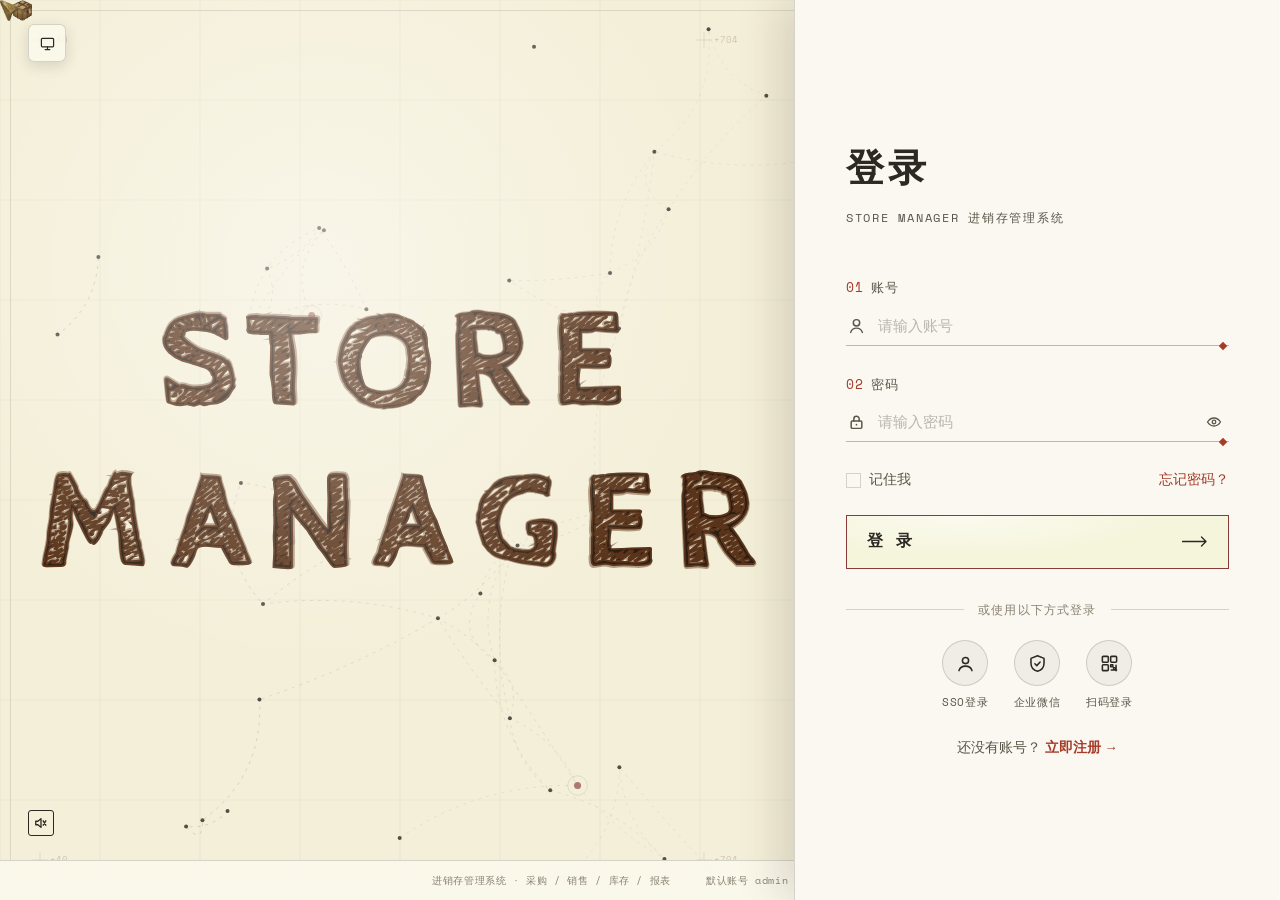
==== commit f8318dac: "登录页: 移除左下角引导文案, 音效按钮单独保留" ====
--- a/src/main/resources/static/login.html
+++ b/src/main/resources/static/login.html
@@ -513,18 +513,13 @@
             line-height: 1.5;
         }
 
-        .hint-text {
+        /* 左下角音效开关(原引导文案已移除) */
+        .sound-toggle {
             position: absolute;
             bottom: 64px;
             left: 28px;
             display: flex;
             align-items: center;
-            gap: 14px;
-            font-family: 'Space Mono', monospace;
-            font-size: 0.75rem;
-            color: var(--dim);
-            pointer-events: none;
-            opacity: 0.6;
             z-index: 10;
         }
 
@@ -634,7 +629,7 @@
                 background-color: var(--surface);
             }
             .page-footer { gap: 1rem; flex-direction: column; padding: 0.5rem 1rem; }
-            .hint-text { display: none; }
+            .sound-toggle { display: none; }
         }
 
         /* 矮窗口: 面板内容多, 改为顶部对齐可滚动, 避免挤压裁切 */
@@ -669,7 +664,7 @@
         </svg>
     </button>
 
-    <div class="hint-text">
+    <div class="sound-toggle">
         <button class="btn-sound active" id="soundBtn" type="button" title="音效: 开" aria-label="音效开关">
             <svg class="icon-on" viewBox="0 0 16 16" width="14" height="14" fill="none" stroke="currentColor" stroke-width="1.5" stroke-linecap="round" stroke-linejoin="round">
                 <path d="M2 6v4h2.5L8 13V3L4.5 6H2z"/>
@@ -681,7 +676,6 @@
                 <path d="M10.5 5.5l3 5M13.5 5.5l-3 5"/>
             </svg>
         </button>
-        <span>✎ 在左侧手绘文字上移动鼠标触发物理挤压与墨水抖动效果</span>
     </div>
 
     <!-- 兼具背景测绘图与手绘弹力字体的画布(全屏铺底) -->
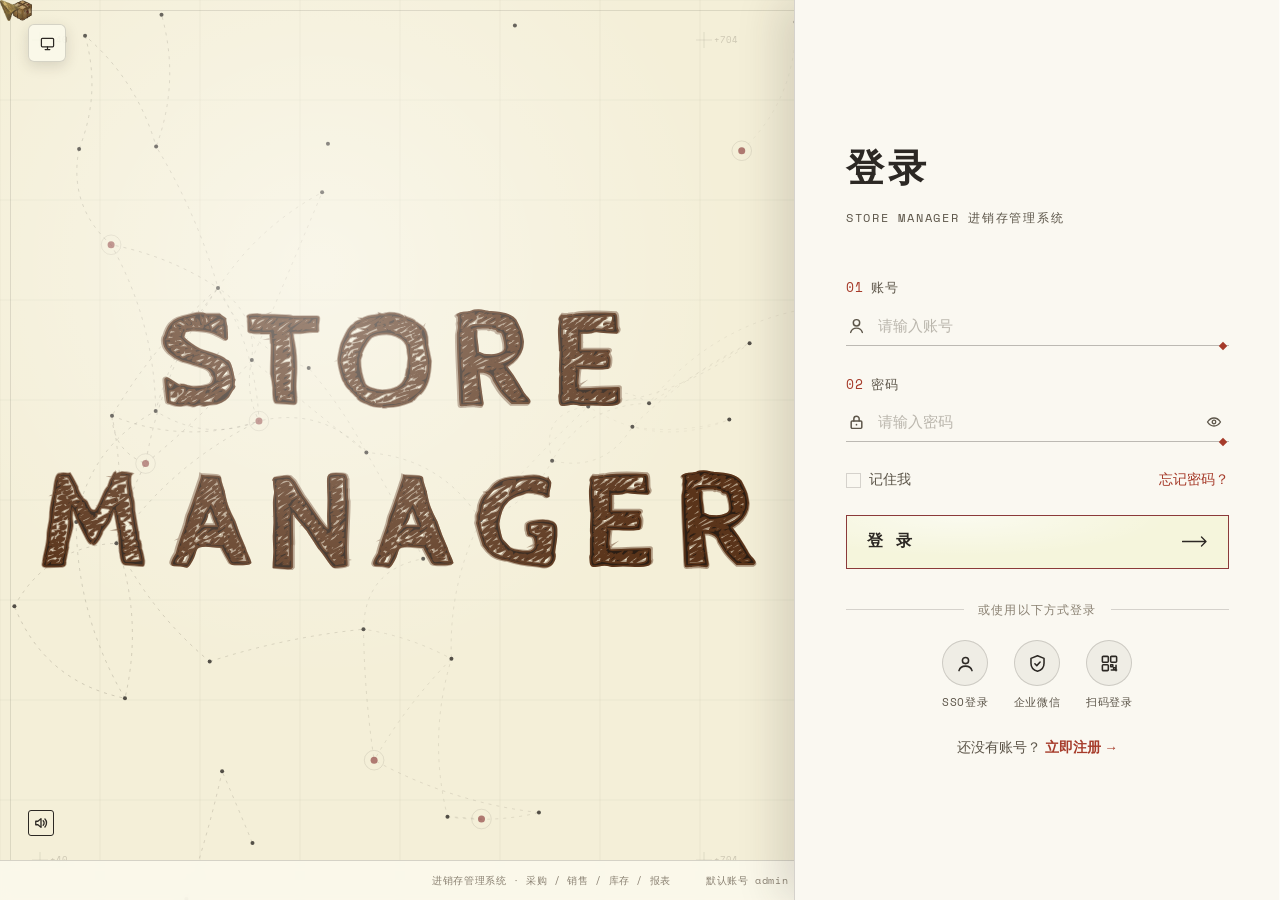
==== commit 746c17e7: "登录页: 修正音效开关图标显示(开=声波, 关=带叉)" ====
--- a/src/main/resources/static/login.html
+++ b/src/main/resources/static/login.html
@@ -573,9 +573,10 @@
 
         .btn-sound svg { display: block; }
 
-        .btn-sound .icon-off { display: none; }
-        .btn-sound.active .icon-on { display: none; }
-        .btn-sound.active .icon-off { display: block; }
+        /* 音效开(active)显示声波喇叭, 关显示带叉喇叭 */
+        .btn-sound .icon-on { display: none; }
+        .btn-sound.active .icon-off { display: none; }
+        .btn-sound.active .icon-on { display: block; }
 
         .btn-sound:hover {
             border-color: var(--text);
